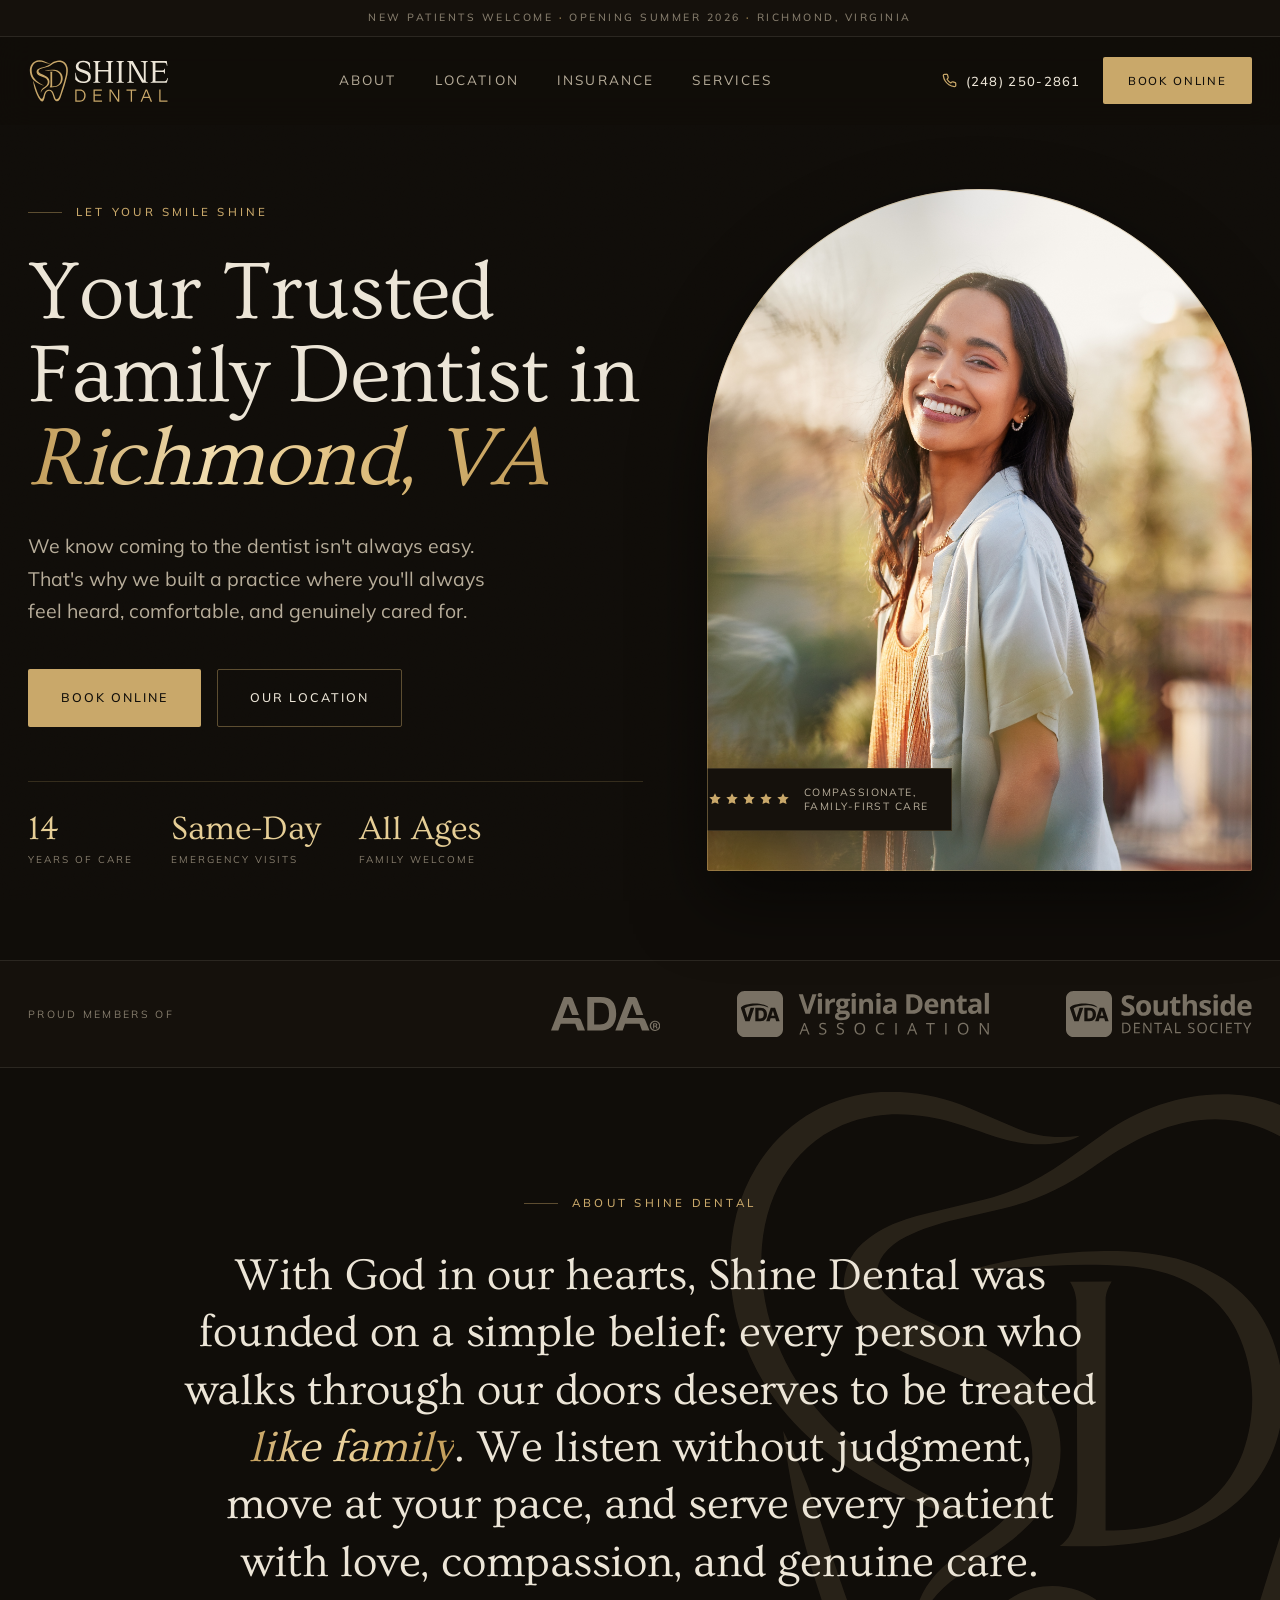
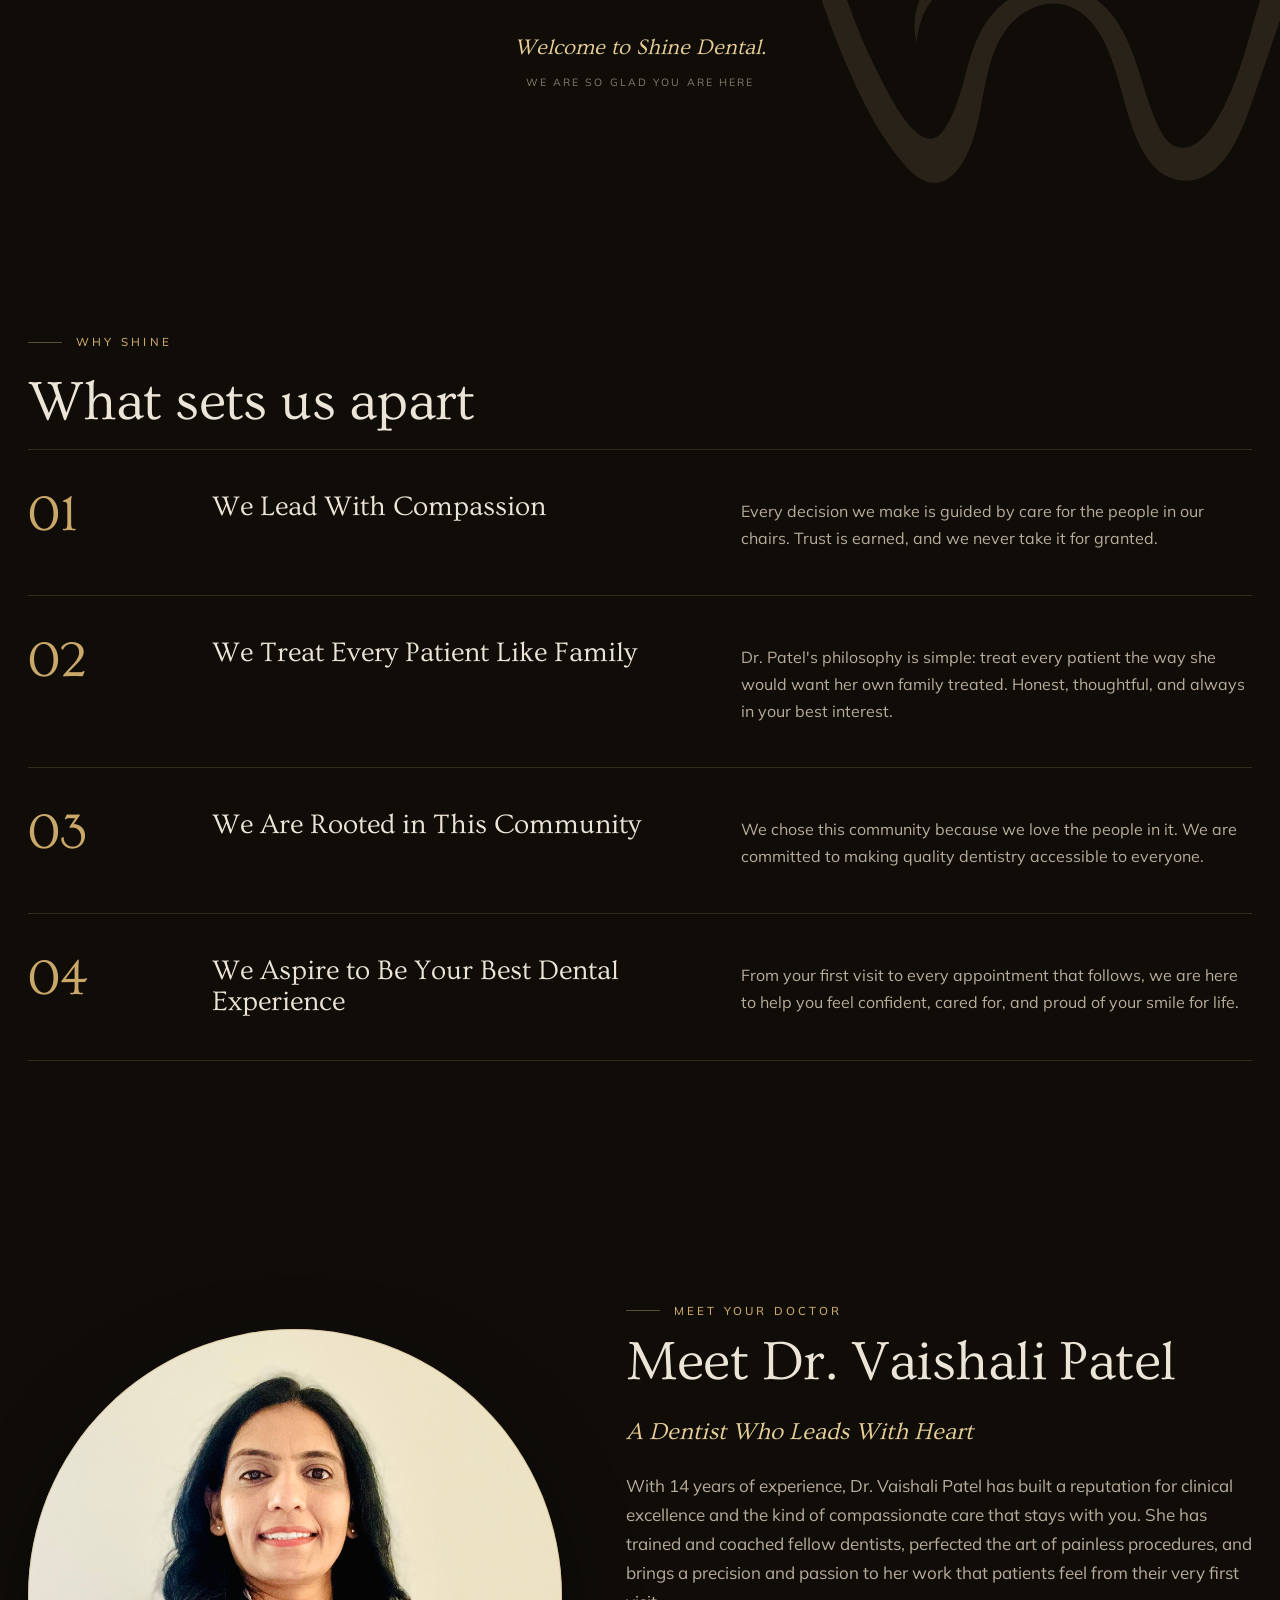
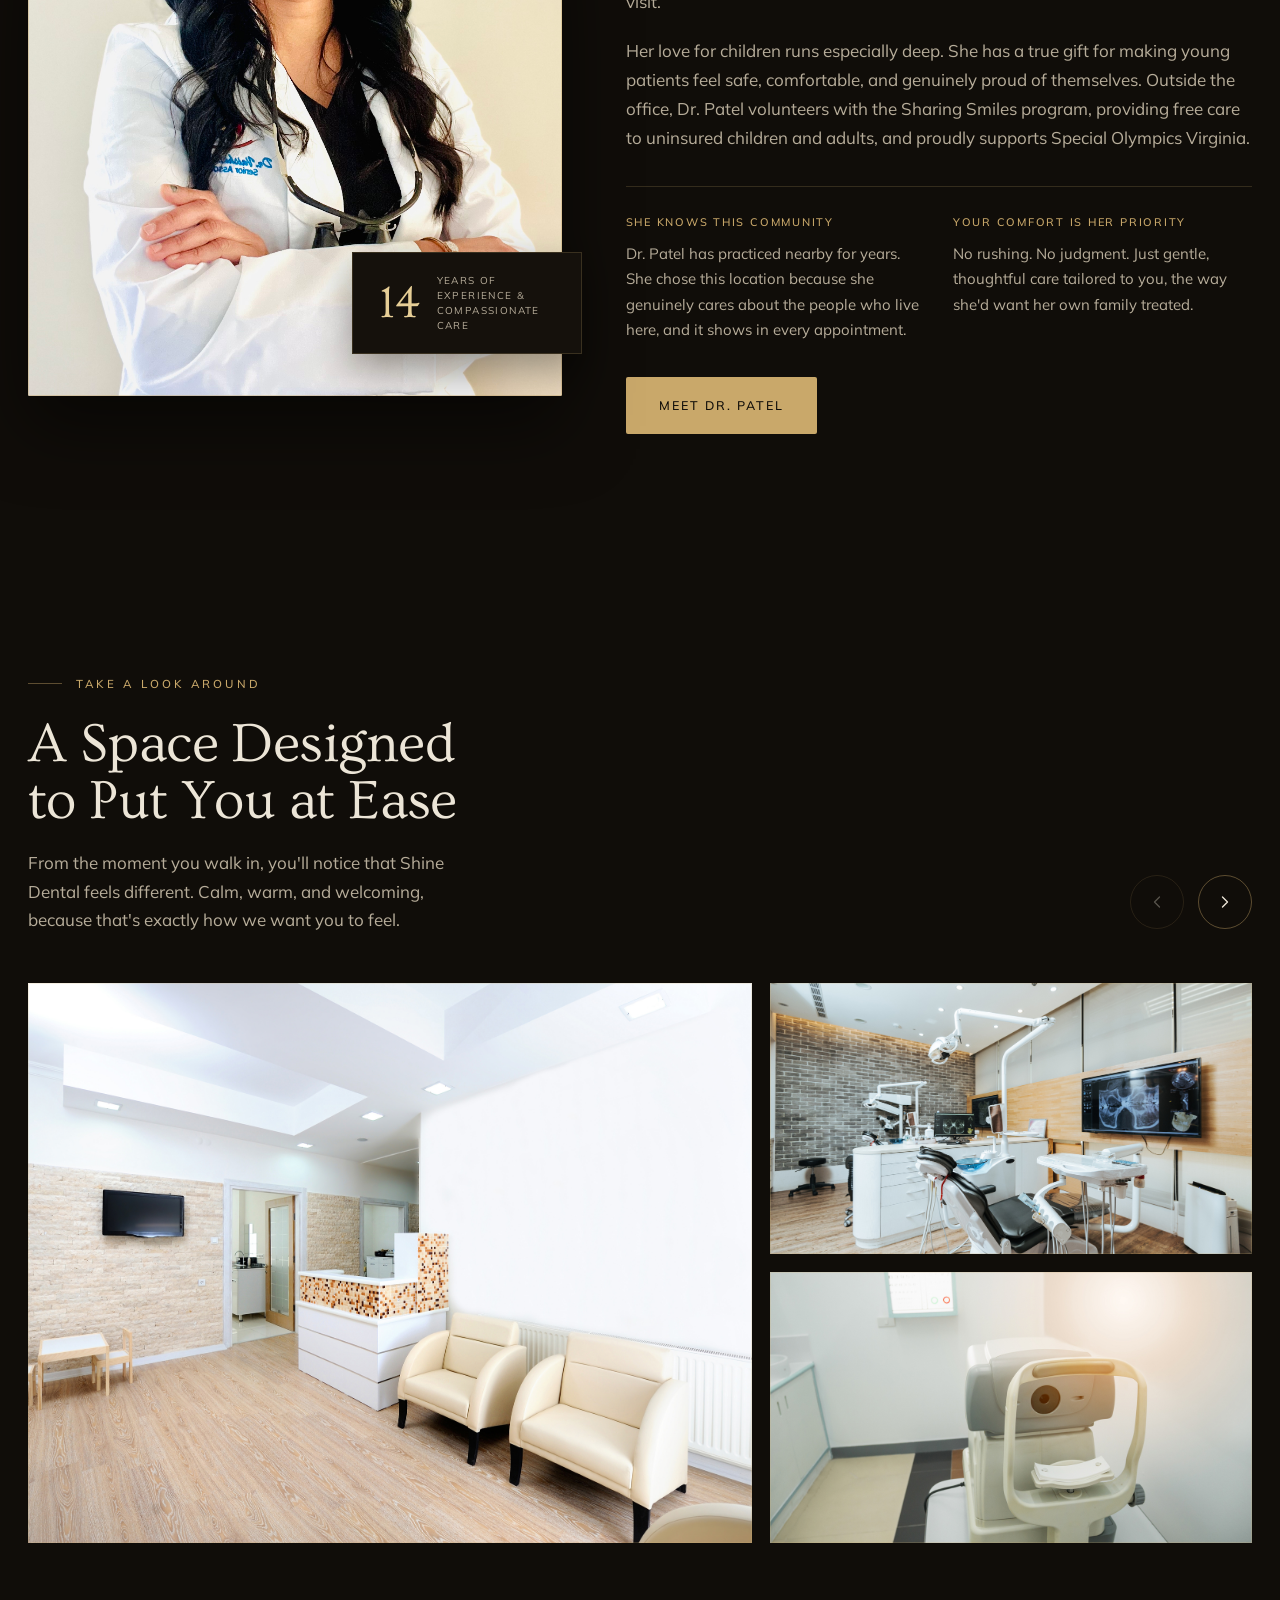
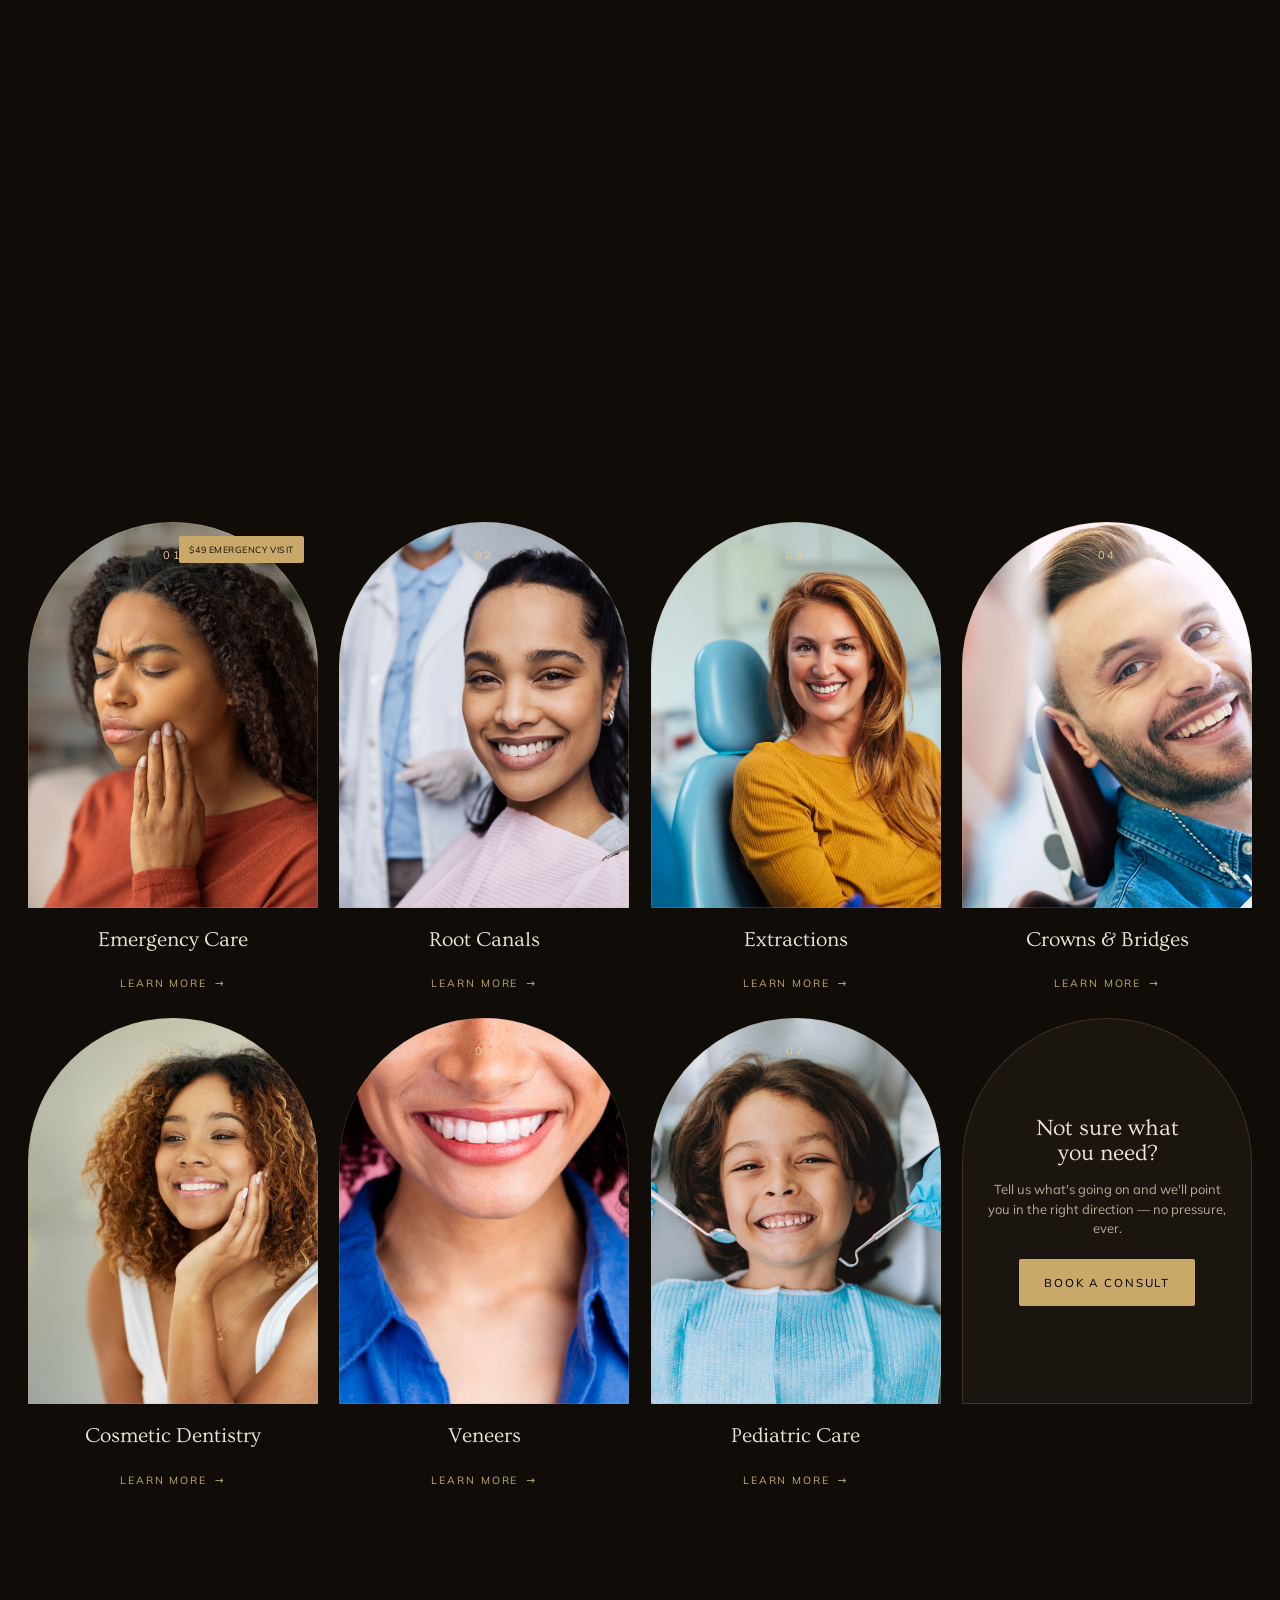
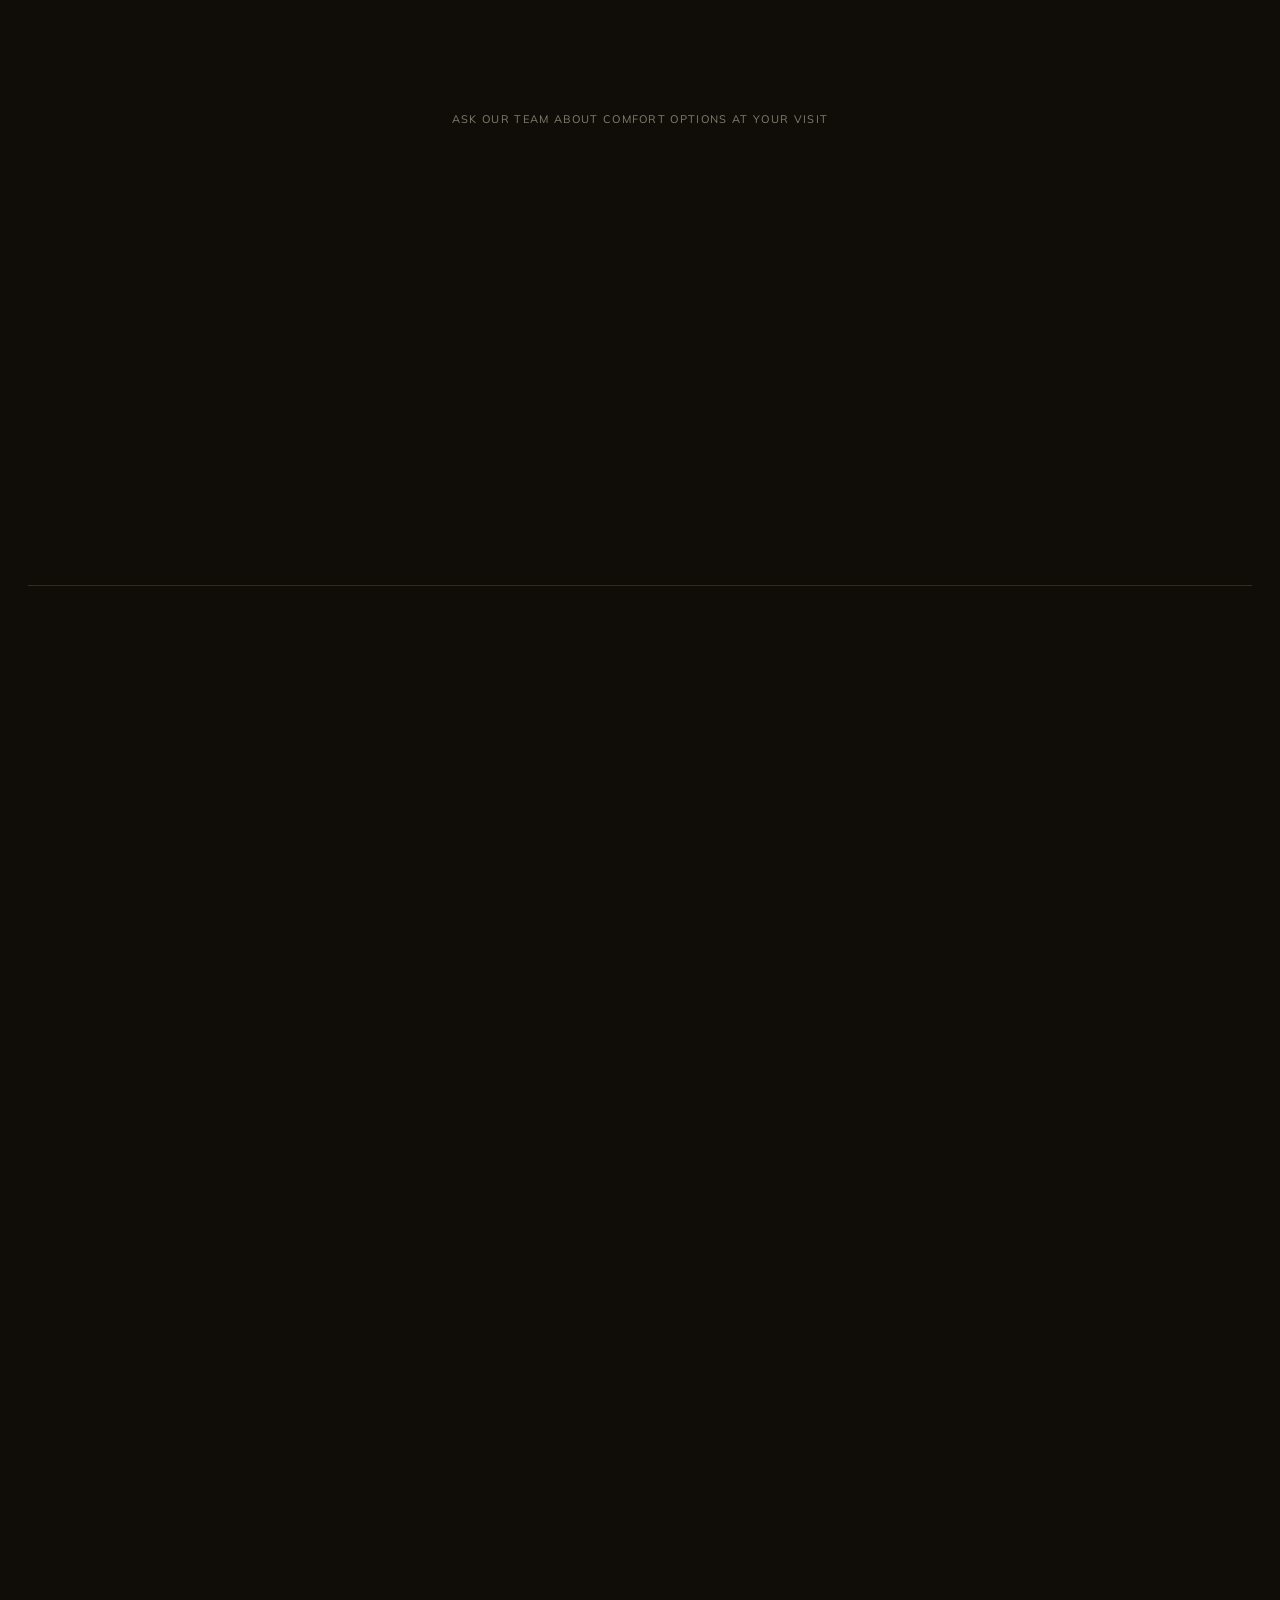
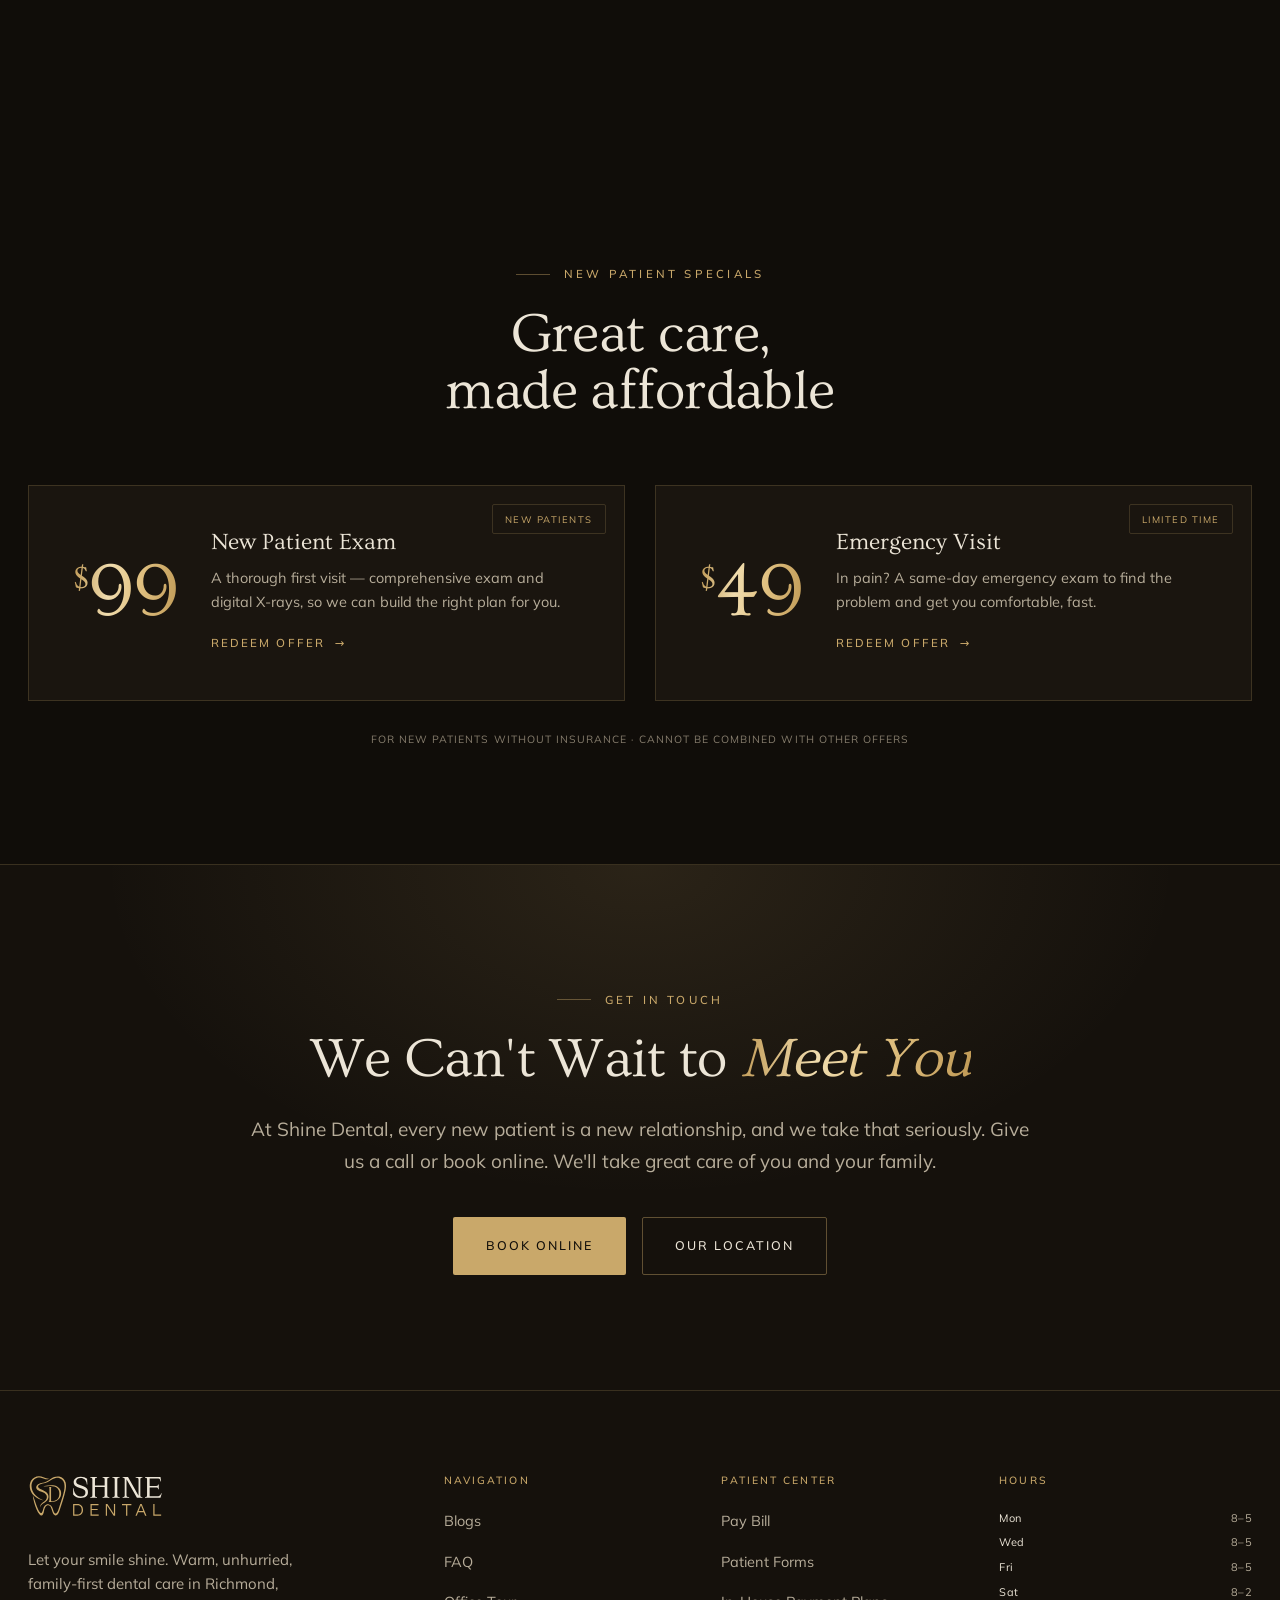
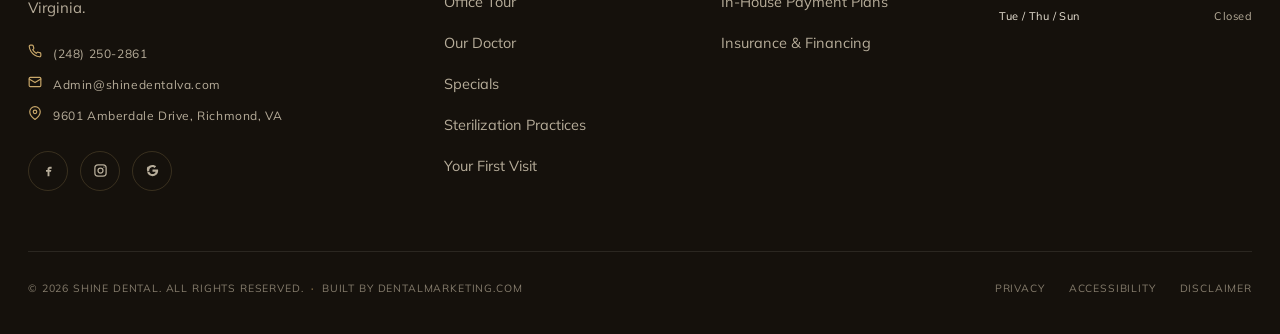
==== index-full.html @ c44e78e4 "Add files via upload" ====
<!DOCTYPE html>
<html lang="en">
<head>
<meta charset="UTF-8" />
<meta name="viewport" content="width=device-width, initial-scale=1.0" />
<title>Shine Dental — Considered Dentistry in Richmond, Virginia</title>
<link rel="preconnect" href="https://fonts.googleapis.com" />
<link rel="preconnect" href="https://fonts.gstatic.com" crossorigin />
<link href="https://fonts.googleapis.com/css2?family=Ovo&family=Mulish:wght@400;500;600;700&display=swap" rel="stylesheet" />
<link rel="stylesheet" href="styles-v3.css" />
</head>
<body data-accent="gold" data-grain="on" data-hero="full">

<div class="grain" aria-hidden="true"></div>

<!-- ============ UTILITY RAIL ============ -->
<div class="util">
  <span class="mono">New Patients Welcome <span class="gd">·</span> Opening Summer 2026 <span class="gd">·</span> Richmond, Virginia</span>
</div>

<!-- ============ NAV ============ -->
<header class="nav" id="nav">
  <div class="nav-inner">
    <a class="brand" href="#top" aria-label="Shine Dental home"><span class="logo-mark"></span></a>
    <nav class="nav-links">
      <a href="#ethos">About</a>
      <a href="#location">Location</a>
      <a href="#insurance">Insurance</a>
      <a href="#services">Services</a>
    </nav>
    <div class="nav-cta">
      <a class="nav-phone" href="tel:+12482502861"><span class="ic" aria-hidden="true"><svg width="15" height="15" viewBox="0 0 24 24" fill="none" stroke="currentColor" stroke-width="2" stroke-linecap="round" stroke-linejoin="round"><path d="M22 16.92v3a2 2 0 0 1-2.18 2 19.79 19.79 0 0 1-8.63-3.07 19.5 19.5 0 0 1-6-6 19.79 19.79 0 0 1-3.07-8.67A2 2 0 0 1 4.11 2h3a2 2 0 0 1 2 1.72c.13.96.36 1.9.7 2.81a2 2 0 0 1-.45 2.11L8.09 9.91a16 16 0 0 0 6 6l1.27-1.27a2 2 0 0 1 2.11-.45c.91.34 1.85.57 2.81.7A2 2 0 0 1 22 16.92z"/></svg></span>(248) 250-2861</a>
      <a class="btn btn-primary btn-sm" href="#book">Book Online</a>
    </div>
  </div>
</header>

<main id="top">
  <!-- ============ HERO ============ -->
  <section class="hero" data-screen-label="Hero">
    <div class="hero-grid">
      <span class="hero-rail">Shine Dental <span class="gd">·</span> Richmond, VA</span>
      <div class="hero-text reveal">
        <span class="eyebrow"><span class="mono">Let Your Smile Shine</span></span>
        <h1 class="display">Your Trusted Family Dentist in <span class="serif-it foil">Richmond, VA</span></h1>
        <p class="hero-body">We know coming to the dentist isn't always easy. That's why we built a practice where you'll always feel heard, comfortable, and genuinely cared for.</p>
        <div class="hero-actions">
          <a class="btn btn-primary" href="#book">Book Online</a>
          <a class="btn btn-ghost" href="#location">Our Location</a>
        </div>
        <div class="hero-meta">
          <div class="hm"><span class="v">14</span><span class="k">Years of Care</span></div>
          <div class="hm"><span class="v">Same-Day</span><span class="k">Emergency Visits</span></div>
          <div class="hm"><span class="v">All Ages</span><span class="k">Family Welcome</span></div>
        </div>
      </div>
      <div class="hero-media reveal">
        <div class="hero-arch arch" style="background-image:url(assets/hero.jpg)">
          <div class="tag">
            <span class="stars" aria-hidden="true"><svg viewBox="0 0 24 24" fill="currentColor"><path d="M12 2l2.9 6.3 6.9.7-5.1 4.6 1.4 6.8L12 17.8 5.9 20.4l1.4-6.8L2.2 9l6.9-.7z"/></svg><svg viewBox="0 0 24 24" fill="currentColor"><path d="M12 2l2.9 6.3 6.9.7-5.1 4.6 1.4 6.8L12 17.8 5.9 20.4l1.4-6.8L2.2 9l6.9-.7z"/></svg><svg viewBox="0 0 24 24" fill="currentColor"><path d="M12 2l2.9 6.3 6.9.7-5.1 4.6 1.4 6.8L12 17.8 5.9 20.4l1.4-6.8L2.2 9l6.9-.7z"/></svg><svg viewBox="0 0 24 24" fill="currentColor"><path d="M12 2l2.9 6.3 6.9.7-5.1 4.6 1.4 6.8L12 17.8 5.9 20.4l1.4-6.8L2.2 9l6.9-.7z"/></svg><svg viewBox="0 0 24 24" fill="currentColor"><path d="M12 2l2.9 6.3 6.9.7-5.1 4.6 1.4 6.8L12 17.8 5.9 20.4l1.4-6.8L2.2 9l6.9-.7z"/></svg></span>
            <span class="tx">Compassionate,<br />family-first care</span>
          </div>
        </div>
      </div>
    </div>
    <!-- FULL-BLEED variant -->
    <div class="hero-full">
      <div class="hero-full-bg" style="background-image:url(assets/hero.jpg)"></div>
      <div class="hero-full-scrim"></div>
      <div class="hero-full-inner">
        <div class="hero-fc">
          <span class="eyebrow"><span class="mono">Let Your Smile Shine</span></span>
          <h1 class="display">Your Trusted Family Dentist in <span class="serif-it foil">Richmond, VA</span></h1>
          <p class="hero-body">We know coming to the dentist isn't always easy. That's why we built a practice where you'll always feel heard, comfortable, and genuinely cared for.</p>
          <div class="hero-actions">
            <a class="btn btn-primary" href="#book">Book Online</a>
            <a class="btn btn-ghost" href="#location">Our Location</a>
          </div>
        </div>
      </div>
    </div>
  </section>
  <!-- ============ SEALS ============ -->
  <div class="seals" data-screen-label="Seals">
    <div class="seals-inner reveal">
      <span class="seal-label">Proud Members Of</span>
      <div class="seals-logos">
        <span class="assoc-logo ada" aria-label="American Dental Association"></span>
        <span class="assoc-logo vda" aria-label="Virginia Dental Association"></span>
        <span class="assoc-logo ssds" aria-label="Southside Dental Society"></span>
      </div>
    </div>
  </div>
  <!-- ============ MANIFESTO ============ -->
  <section class="section manifesto" data-screen-label="Ethos" id="ethos">
    <span class="brand-motif" aria-hidden="true"></span>
    <div class="wrap reveal">
      <span class="eyebrow center"><span class="mono">About Shine Dental</span></span>
      <p class="quote">With God in our hearts, Shine Dental was founded on a simple belief: every person who walks through our doors deserves to be treated <span class="foil">like family</span>. We listen without judgment, move at your pace, and serve every patient with love, compassion, and genuine care.</p>
      <div class="sig">
        <span class="nm">Welcome to Shine Dental.</span>
        <span class="ro">We are so glad you are here</span>
      </div>
    </div>
  </section>
  <!-- ============ INDEX — what sets us apart ============ -->
  <section class="section" data-screen-label="What Sets Us Apart">
    <div class="wrap">
      <div class="index-head reveal">
        <div class="section-head">
          <span class="eyebrow"><span class="mono">Why Shine</span></span>
          <h2 class="h2" style="margin-top:22px;">What sets us apart</h2>
        </div>
      </div>
      <div class="index-list">
        <div class="index-row reveal">
          <span class="index-num">01</span>
          <span class="index-title">We Lead With Compassion</span>
          <span class="index-text">Every decision we make is guided by care for the people in our chairs. Trust is earned, and we never take it for granted.</span>
        </div>
        <div class="index-row reveal">
          <span class="index-num">02</span>
          <span class="index-title">We Treat Every Patient Like Family</span>
          <span class="index-text">Dr. Patel's philosophy is simple: treat every patient the way she would want her own family treated. Honest, thoughtful, and always in your best interest.</span>
        </div>
        <div class="index-row reveal">
          <span class="index-num">03</span>
          <span class="index-title">We Are Rooted in This Community</span>
          <span class="index-text">We chose this community because we love the people in it. We are committed to making quality dentistry accessible to everyone.</span>
        </div>
        <div class="index-row reveal">
          <span class="index-num">04</span>
          <span class="index-title">We Aspire to Be Your Best Dental Experience</span>
          <span class="index-text">From your first visit to every appointment that follows, we are here to help you feel confident, cared for, and proud of your smile for life.</span>
        </div>
      </div>
    </div>
  </section>
  <!-- ============ MEET DR. PATEL ============ -->
  <section class="section" id="doctor" data-screen-label="Meet Dr. Patel">
    <div class="wrap">
      <div class="split">
        <div class="s-media portrait reveal">
          <div class="portrait-arch arch">
            <img src="assets/dr-patel-coat.jpeg" alt="Dr. Vaishali Patel, DDS" />
          </div>
          <div class="badge">
            <span class="num">14</span>
            <span class="lbl">Years of experience &amp; compassionate care</span>
          </div>
        </div>
        <div class="s-text reveal">
          <span class="eyebrow"><span class="mono">Meet Your Doctor</span></span>
          <h2 class="h2">Meet Dr. Vaishali Patel</h2>
          <p class="doc-tag">A Dentist Who Leads With Heart</p>
          <p class="body" style="margin-top:20px;">With 14 years of experience, Dr. Vaishali Patel has built a reputation for clinical excellence and the kind of compassionate care that stays with you. She has trained and coached fellow dentists, perfected the art of painless procedures, and brings a precision and passion to her work that patients feel from their very first visit.</p>
          <p class="body">Her love for children runs especially deep. She has a true gift for making young patients feel safe, comfortable, and genuinely proud of themselves. Outside the office, Dr. Patel volunteers with the Sharing Smiles program, providing free care to uninsured children and adults, and proudly supports Special Olympics Virginia.</p>
          <div class="doc-subgrid">
            <div><h4>She Knows This Community</h4><p class="body">Dr. Patel has practiced nearby for years. She chose this location because she genuinely cares about the people who live here, and it shows in every appointment.</p></div>
            <div><h4>Your Comfort Is Her Priority</h4><p class="body">No rushing. No judgment. Just gentle, thoughtful care tailored to you, the way she'd want her own family treated.</p></div>
          </div>
          <div class="doc-cta"><a class="btn btn-primary" href="#book">Meet Dr. Patel</a></div>
        </div>
      </div>
    </div>
  </section>
  <!-- ============ TOUR ============ -->
  <section class="section" data-screen-label="Office Tour">
    <div class="wrap">
      <div class="tour-head reveal">
        <div class="section-head">
          <span class="eyebrow"><span class="mono">Take a Look Around</span></span>
          <h2 class="h2" style="margin-top:22px;">A Space Designed<br />to Put You at Ease</h2>
          <p class="body" style="margin-top:18px;max-width:420px;">From the moment you walk in, you'll notice that Shine Dental feels different. Calm, warm, and welcoming, because that's exactly how we want you to feel.</p>
        </div>
        <div class="gallery-nav" aria-label="Gallery navigation">
          <button class="gnav prev" aria-label="Previous images" disabled><svg width="20" height="20" viewBox="0 0 24 24" fill="none" stroke="currentColor" stroke-width="1.6" stroke-linecap="round" stroke-linejoin="round"><path d="M15 18l-6-6 6-6"/></svg></button>
          <button class="gnav next" aria-label="More images"><svg width="20" height="20" viewBox="0 0 24 24" fill="none" stroke="currentColor" stroke-width="1.6" stroke-linecap="round" stroke-linejoin="round"><path d="M9 18l6-6-6-6"/></svg></button>
        </div>
      </div>
      <div class="tour-gallery reveal">
        <div class="tour-img g1" style="background-image:url(assets/tour-reception.jpg)" role="img" aria-label="Reception and waiting area"></div>
        <div class="tour-img" style="background-image:url(assets/tour-treatment.jpg)" role="img" aria-label="Treatment room"></div>
        <div class="tour-img" style="background-image:url(assets/tour-detail.jpg)" role="img" aria-label="Welcoming detail"></div>
      </div>
    </div>
  </section>
  <!-- ============ SERVICES ============ -->
  <section class="section" id="services" data-screen-label="Services">
    <div class="wrap">
      <div class="section-head center reveal">
        <span class="eyebrow center"><span class="mono">Our Services</span></span>
        <h2 class="h2">Care That Covers<br />Everything You Need</h2>
        <p class="lead">Whether it's an emergency, a routine visit, or something you've been putting off, Shine Dental makes it easy to get the care you need. Book online in minutes.</p>
      </div>
      <div class="svc-grid">
        <article class="svc reveal">
          <span class="svc-badge">$49 Emergency Visit</span>
          <div class="svc-img"><div class="svc-bg" style="background-image:url(assets/svc-emergency.jpg)"></div><span class="svc-num">01</span></div>
          <div class="svc-cap"><h3 class="h3">Emergency Care</h3><p class="desc">When you're in pain, waiting isn't an option. We offer same-day appointments, so you get the relief you need, fast.</p><span class="more">Learn More <span class="arw">→</span></span></div>
        </article>
        <article class="svc reveal">
          <div class="svc-img"><div class="svc-bg" style="background-image:url(assets/svc-rootcanals.jpg)"></div><span class="svc-num">02</span></div>
          <div class="svc-cap"><h3 class="h3">Root Canals</h3><p class="desc">Dr. Patel is a root canal specialist, and she's on a mission to change everything you think you know about the procedure. Same-day treatment available.</p><span class="more">Learn More <span class="arw">→</span></span></div>
        </article>
        <article class="svc reveal">
          <div class="svc-img"><div class="svc-bg" style="background-image:url(assets/svc-extractions.jpg)"></div><span class="svc-num">03</span></div>
          <div class="svc-cap"><h3 class="h3">Extractions</h3><p class="desc">Compassionate, gentle tooth removal when it's the right call. Dr. Patel will walk you through every step so you always know what to expect.</p><span class="more">Learn More <span class="arw">→</span></span></div>
        </article>
        <article class="svc reveal">
          <div class="svc-img"><div class="svc-bg" style="background-image:url(assets/svc-crowns.jpg)"></div><span class="svc-num">04</span></div>
          <div class="svc-cap"><h3 class="h3">Crowns &amp; Bridges</h3><p class="desc">Restore the strength and appearance of your smile with porcelain and traditional crown and bridge solutions built to last.</p><span class="more">Learn More <span class="arw">→</span></span></div>
        </article>
        <article class="svc reveal">
          <div class="svc-img"><div class="svc-bg" style="background-image:url(assets/svc-cosmetic.jpg)"></div><span class="svc-num">05</span></div>
          <div class="svc-cap"><h3 class="h3">Cosmetic Dentistry</h3><p class="desc">A smile you love can change the way you see yourself. Dr. Patel offers a range of cosmetic treatments designed to enhance your smile naturally and beautifully.</p><span class="more">Learn More <span class="arw">→</span></span></div>
        </article>
        <article class="svc reveal">
          <div class="svc-img"><div class="svc-bg" style="background-image:url(assets/svc-veneers.jpg)"></div><span class="svc-num">06</span></div>
          <div class="svc-cap"><h3 class="h3">Veneers</h3><p class="desc">Our veneers are crafted to look and feel completely natural, because a smile you're proud of changes everything.</p><span class="more">Learn More <span class="arw">→</span></span></div>
        </article>
        <article class="svc reveal">
          <div class="svc-img"><div class="svc-bg" style="background-image:url(assets/svc-pediatric.jpg)"></div><span class="svc-num">07</span></div>
          <div class="svc-cap"><h3 class="h3">Pediatric Care</h3><p class="desc">Dr. Patel has a true gift with children. She takes her time, follows their lead, and works hard to make sure every kid leaves feeling brave and proud.</p><span class="more">Learn More <span class="arw">→</span></span></div>
        </article>
        <article class="svc consult reveal">
          <div class="svc-consult">
            <h3 class="h3">Not sure what<br />you need?</h3>
            <p>Tell us what's going on and we'll point you in the right direction — no pressure, ever.</p>
            <a class="btn btn-primary btn-sm" href="#book">Book a Consult</a>
          </div>
        </article>
      </div>
    </div>
  </section>
  <!-- ============ LOCATION ============ -->
  <section class="section" id="location" data-screen-label="Location">
    <div class="wrap">
      <div class="loc-grid">
        <div class="loc-text reveal">
          <span class="eyebrow"><span class="mono">Visit Us</span></span>
          <h2 class="h2" style="margin-top:22px;">Serving Families<br />in Richmond, VA</h2>
          <p class="body">Shine Dental is located at 9601 Amberdale Drive, near Rockwood Park at the junction of Hull Street and Courthouse Road. We chose this location because this is our community too, and we're honored to serve it.</p>
          <div class="hours" id="hours">
            <div class="hours-row" data-day="1"><span class="day">Monday</span><span class="hrs">8:00 AM – 5:00 PM</span></div>
            <div class="hours-row closed" data-day="2"><span class="day">Tuesday</span><span class="hrs">Closed</span></div>
            <div class="hours-row" data-day="3"><span class="day">Wednesday</span><span class="hrs">8:00 AM – 5:00 PM</span></div>
            <div class="hours-row closed" data-day="4"><span class="day">Thursday</span><span class="hrs">Closed</span></div>
            <div class="hours-row" data-day="5"><span class="day">Friday</span><span class="hrs">8:00 AM – 5:00 PM</span></div>
            <div class="hours-row" data-day="6"><span class="day">Saturday</span><span class="hrs">8:00 AM – 2:00 PM</span></div>
            <div class="hours-row closed" data-day="0"><span class="day">Sunday</span><span class="hrs">Closed</span></div>
          </div>
          <div class="loc-note">
            <span class="ic" aria-hidden="true"><svg width="18" height="18" viewBox="0 0 24 24" fill="none" stroke="currentColor" stroke-width="1.8" stroke-linecap="round" stroke-linejoin="round"><path d="M21 10c0 7-9 13-9 13s-9-6-9-13a9 9 0 0 1 18 0z"/><circle cx="12" cy="10" r="3"/></svg></span>
            <span>Free parking on site. Easy to find, even easier to walk into.</span>
          </div>
          <div class="loc-actions"><a class="btn btn-ghost" href="https://maps.google.com/?q=9601+Amberdale+Dr+Richmond+VA+23236" target="_blank" rel="noopener">Get Directions</a></div>
        </div>
        <div class="loc-map reveal">
          <iframe title="Map of Shine Dental, 9601 Amberdale Drive, Richmond, VA 23236" src="https://www.google.com/maps?q=9601+Amberdale+Drive,+Richmond,+VA+23236&output=embed" loading="lazy" referrerpolicy="no-referrer-when-downgrade" allowfullscreen></iframe>
        </div>
      </div>
    </div>
  </section>
  <!-- ============ EXPERIENCE ============ -->
  <section class="section" id="experience" data-screen-label="The Experience">
    <div class="wrap">
      <div class="section-head center reveal">
        <span class="eyebrow center"><span class="mono">The Shine Experience</span></span>
        <h2 class="h2">Comfort, thoughtfully<br />built in</h2>
        <p class="lead">We've reimagined what a dental visit can feel like. Settle in, and let us take care of the details.</p>
      </div>
      <div class="xp-grid reveal">
        <div class="xp-item">
          <div class="xp-ic"><svg width="34" height="34" viewBox="0 0 24 24" fill="none" stroke="currentColor" stroke-width="1.3" stroke-linecap="round" stroke-linejoin="round"><path d="M4 16V7a3 3 0 0 1 3-3h10a3 3 0 0 1 3 3v9"/><path d="M2 16h20v3a1 1 0 0 1-1 1H3a1 1 0 0 1-1-1z"/></svg></div>
          <h4>Cozy Blankets</h4><p>Warm up &amp; relax</p>
        </div>
        <div class="xp-item">
          <div class="xp-ic"><svg width="34" height="34" viewBox="0 0 24 24" fill="none" stroke="currentColor" stroke-width="1.3" stroke-linecap="round" stroke-linejoin="round"><path d="M3 14v-2a9 9 0 0 1 18 0v2"/><rect x="2" y="14" width="4" height="7" rx="1.5"/><rect x="18" y="14" width="4" height="7" rx="1.5"/></svg></div>
          <h4>Headphones</h4><p>Tune out, ease in</p>
        </div>
        <div class="xp-item">
          <div class="xp-ic"><svg width="34" height="34" viewBox="0 0 24 24" fill="none" stroke="currentColor" stroke-width="1.3" stroke-linecap="round" stroke-linejoin="round"><rect x="2" y="3" width="20" height="14" rx="2"/><path d="M8 21h8M12 17v4"/></svg></div>
          <h4>Overhead TV</h4><p>Your favorite show</p>
        </div>
        <div class="xp-item">
          <div class="xp-ic"><svg width="34" height="34" viewBox="0 0 24 24" fill="none" stroke="currentColor" stroke-width="1.3" stroke-linecap="round" stroke-linejoin="round"><path d="M18 8h1a3 3 0 0 1 0 6h-1"/><path d="M2 8h16v5a4 4 0 0 1-4 4H6a4 4 0 0 1-4-4z"/><path d="M6 1v3M10 1v3M14 1v3"/></svg></div>
          <h4>Beverage Bar</h4><p>Coffee &amp; refreshments</p>
        </div>
      </div>
      <p class="xp-note">Ask our team about comfort options at your visit</p>
    </div>
  </section>
  <!-- ============ PRACTICE HIGHLIGHTS ============ -->
  <section class="section" data-screen-label="Practice Highlights">
    <div class="wrap">
      <div class="section-head center reveal">
        <span class="eyebrow center"><span class="mono">Practice Highlights</span></span>
        <h2 class="h2">You Deserve to Feel<br />Good About Your Smile</h2>
      </div>
      <div class="hl-grid">
        <div class="hl-item reveal">
          <div class="hl-ic"><svg width="34" height="34" viewBox="0 0 24 24" fill="none" stroke="currentColor" stroke-width="1.3" stroke-linecap="round" stroke-linejoin="round"><circle cx="12" cy="12" r="9"/><path d="M12 7v5l3.5 2"/></svg></div>
          <h3 class="h3">Same-Day Emergency Care</h3>
          <p>Pain doesn't keep business hours. When something goes wrong, call us and we'll find a way to get you in and get you comfortable.</p>
        </div>
        <div class="hl-item reveal">
          <div class="hl-ic"><svg width="34" height="34" viewBox="0 0 24 24" fill="none" stroke="currentColor" stroke-width="1.3" stroke-linecap="round" stroke-linejoin="round"><path d="M12 22s8-4 8-10V5l-8-3-8 3v7c0 6 8 10 8 10z"/><path d="m9 12 2 2 4-4"/></svg></div>
          <h3 class="h3">Insurance Accepted</h3>
          <p>We accept almost all insurance, including Virginia Medicaid and Medicare, because everyone deserves access to great dental care.</p>
        </div>
        <div class="hl-item reveal">
          <div class="hl-ic"><svg width="34" height="34" viewBox="0 0 24 24" fill="none" stroke="currentColor" stroke-width="1.3" stroke-linecap="round" stroke-linejoin="round"><path d="M9 4.5C7.5 3 5 3 4 5c-1.2 2.4 0 5 2 7l6 6 6-6c2-2 3.2-4.6 2-7-1-2-3.5-2-5-.5"/><path d="M12 6c-1-1.5-2.5-1.5-3 0"/></svg></div>
          <h3 class="h3">Full-Service Dentistry</h3>
          <p>Whether your little one needs their first cleaning or you're ready for a crown or veneer, your whole family has a home here.</p>
        </div>
        <div class="hl-item reveal">
          <div class="hl-ic"><svg width="34" height="34" viewBox="0 0 24 24" fill="none" stroke="currentColor" stroke-width="1.3" stroke-linecap="round" stroke-linejoin="round"><path d="M21 15a2 2 0 0 1-2 2H7l-4 4V5a2 2 0 0 1 2-2h14a2 2 0 0 1 2 2z"/><path d="m9 10 2 2 4-4"/></svg></div>
          <h3 class="h3">No Judgment. Ever.</h3>
          <p>It doesn't matter how long it's been. You'll walk through our doors and feel welcomed, respected, and genuinely cared for every single time.</p>
        </div>
      </div>
    </div>
  </section>
  <!-- ============ INSURANCE ============ -->
  <section class="section" id="insurance" data-screen-label="Insurance">
    <div class="wrap">
      <div class="split rev">
        <div class="s-media reveal">
          <div class="ins-arch">
            <img src="assets/insurance.jpg" alt="Welcoming front-desk moment at Shine Dental" />
          </div>
        </div>
        <div class="s-text reveal">
          <span class="eyebrow"><span class="mono">Insurance &amp; Financing</span></span>
          <h2 class="h2">Your insurance is<br />welcome here</h2>
          <p class="body">Shine Dental accepts almost all insurance plans, including Virginia Medicaid and Medicare. We also offer in-house payment plans and financing options, so cost is never a reason to put off the care you need.</p>
          <div class="ins-list">
            <span class="chip">Virginia Medicaid</span>
            <span class="chip">Medicare</span>
            <span class="chip">Most PPO Plans</span>
            <span class="chip">Payment Plans</span>
            <span class="chip">Financing</span>
          </div>
          <div class="ins-actions">
            <a class="btn btn-primary" href="#book">Book Online</a>
            <span class="or">or call <a href="tel:+12482502861">(248) 250-2861</a></span>
          </div>
        </div>
      </div>
    </div>
  </section>
  <!-- ============ OFFERS ============ -->
  <section class="section" id="offers" data-screen-label="Special Offers">
    <div class="wrap">
      <div class="section-head center reveal">
        <span class="eyebrow center"><span class="mono">New Patient Specials</span></span>
        <h2 class="h2">Great care,<br />made affordable</h2>
      </div>
      <div class="offers-grid">
        <div class="offer reveal">
          <span class="ribbon">New Patients</span>
          <div class="offer-price foil"><span class="cur">$</span>99</div>
          <div>
            <h3 class="h3">New Patient Exam</h3>
            <p>A thorough first visit — comprehensive exam and digital X-rays, so we can build the right plan for you.</p>
            <a class="link-cta" href="#book">Redeem Offer <span class="arw">→</span></a>
          </div>
        </div>
        <div class="offer reveal">
          <span class="ribbon">Limited Time</span>
          <div class="offer-price foil"><span class="cur">$</span>49</div>
          <div>
            <h3 class="h3">Emergency Visit</h3>
            <p>In pain? A same-day emergency exam to find the problem and get you comfortable, fast.</p>
            <a class="link-cta" href="#book">Redeem Offer <span class="arw">→</span></a>
          </div>
        </div>
      </div>
      <p class="offers-note">For new patients without insurance · Cannot be combined with other offers</p>
    </div>
  </section>
  <!-- ============ BOOK CTA ============ -->
  <section class="section book" id="book" data-screen-label="Book">
    <div class="wrap reveal">
      <span class="eyebrow center"><span class="mono">Get In Touch</span></span>
      <h2 class="h2">We Can't Wait to <span class="foil">Meet You</span></h2>
      <p>At Shine Dental, every new patient is a new relationship, and we take that seriously. Give us a call or book online. We'll take great care of you and your family.</p>
      <div class="hero-actions">
        <a class="btn btn-primary" href="tel:+12482502861">Book Online</a>
        <a class="btn btn-ghost" href="#location">Our Location</a>
      </div>
    </div>
  </section>

</main>

<!-- ============ FOOTER ============ -->
<footer class="footer" data-screen-label="Footer">
  <div class="footer-top">
    <div class="footer-brand">
      <span class="logo-mark"></span>
      <p>Let your smile shine. Warm, unhurried, family-first dental care in Richmond, Virginia.</p>
      <div class="footer-contact">
        <a href="tel:+12482502861"><span class="ic" aria-hidden="true"><svg width="14" height="14" viewBox="0 0 24 24" fill="none" stroke="currentColor" stroke-width="2" stroke-linecap="round" stroke-linejoin="round"><path d="M22 16.92v3a2 2 0 0 1-2.18 2 19.79 19.79 0 0 1-8.63-3.07 19.5 19.5 0 0 1-6-6 19.79 19.79 0 0 1-3.07-8.67A2 2 0 0 1 4.11 2h3a2 2 0 0 1 2 1.72c.13.96.36 1.9.7 2.81a2 2 0 0 1-.45 2.11L8.09 9.91a16 16 0 0 0 6 6l1.27-1.27a2 2 0 0 1 2.11-.45c.91.34 1.85.57 2.81.7A2 2 0 0 1 22 16.92z"/></svg></span>(248) 250-2861</a>
        <a href="mailto:Admin@shinedentalva.com"><span class="ic" aria-hidden="true"><svg width="14" height="14" viewBox="0 0 24 24" fill="none" stroke="currentColor" stroke-width="2" stroke-linecap="round" stroke-linejoin="round"><rect x="2" y="4" width="20" height="16" rx="2"/><path d="m22 7-10 6L2 7"/></svg></span>Admin@shinedentalva.com</a>
        <a href="https://maps.google.com/?q=9601+Amberdale+Dr+Richmond+VA+23236" target="_blank" rel="noopener"><span class="ic" aria-hidden="true"><svg width="14" height="14" viewBox="0 0 24 24" fill="none" stroke="currentColor" stroke-width="2" stroke-linecap="round" stroke-linejoin="round"><path d="M21 10c0 7-9 13-9 13s-9-6-9-13a9 9 0 0 1 18 0z"/><circle cx="12" cy="10" r="3"/></svg></span>9601 Amberdale Drive, Richmond, VA</a>
      </div>
      <div class="footer-social">
        <a href="#" aria-label="Facebook"><svg width="15" height="15" viewBox="0 0 24 24" fill="currentColor"><path d="M14 9h3V6h-3c-2 0-3.5 1.5-3.5 3.5V11H8v3h2.5v7h3v-7H16l.5-3h-3V9.5c0-.3.2-.5.5-.5z"/></svg></a>
        <a href="#" aria-label="Instagram"><svg width="15" height="15" viewBox="0 0 24 24" fill="none" stroke="currentColor" stroke-width="2"><rect x="3" y="3" width="18" height="18" rx="5"/><circle cx="12" cy="12" r="4"/><circle cx="17.5" cy="6.5" r="1" fill="currentColor" stroke="none"/></svg></a>
        <a href="#" aria-label="Google"><svg width="15" height="15" viewBox="0 0 24 24" fill="currentColor"><path d="M21 12.2c0-.6-.1-1.2-.2-1.7H12v3.4h5c-.2 1.1-.9 2-1.9 2.7v2.2h3C19.8 17.1 21 14.9 21 12.2z"/><path d="M12 21c2.4 0 4.5-.8 6-2.2l-3-2.2c-.8.6-1.9.9-3 .9-2.3 0-4.3-1.5-5-3.7H3.9v2.3C5.4 19 8.5 21 12 21z"/><path d="M7 11.8c-.2-.6-.3-1.2-.3-1.8s.1-1.2.3-1.8V5.9H3.9C3.3 7.1 3 8.5 3 10s.3 2.9.9 4.1z"/><path d="M12 6.5c1.3 0 2.4.4 3.3 1.3l2.5-2.5C16.5 3.9 14.4 3 12 3 8.5 3 5.4 5 3.9 7.9L7 10.2c.7-2.2 2.7-3.7 5-3.7z"/></svg></a>
      </div>
    </div>
    <div class="footer-col">
      <h4>Navigation</h4>
      <ul>
        <li><a href="#">Blogs</a></li>
        <li><a href="#">FAQ</a></li>
        <li><a href="#">Office Tour</a></li>
        <li><a href="#doctor">Our Doctor</a></li>
        <li><a href="#offers">Specials</a></li>
        <li><a href="#">Sterilization Practices</a></li>
        <li><a href="#">Your First Visit</a></li>
      </ul>
    </div>
    <div class="footer-col">
      <h4>Patient Center</h4>
      <ul>
        <li><a href="#">Pay Bill</a></li>
        <li><a href="#">Patient Forms</a></li>
        <li><a href="#insurance">In-House Payment Plans</a></li>
        <li><a href="#insurance">Insurance &amp; Financing</a></li>
      </ul>
    </div>
    <div class="footer-col footer-hours">
      <h4>Hours</h4>
      <div class="hr"><span>Mon</span><span>8–5</span></div>
      <div class="hr"><span>Wed</span><span>8–5</span></div>
      <div class="hr"><span>Fri</span><span>8–5</span></div>
      <div class="hr"><span>Sat</span><span>8–2</span></div>
      <div class="hr"><span>Tue / Thu / Sun</span><span>Closed</span></div>
    </div>
  </div>
  <div class="footer-bottom">
    <span>© 2026 Shine Dental. All Rights Reserved. <span class="sepd">·</span> Built by DentalMarketing.com</span>
    <div class="fb-links">
      <a href="#">Privacy</a>
      <a href="#">Accessibility</a>
      <a href="#">Disclaimer</a>
    </div>
  </div>
</footer>

<script>window.__SHINE_FORCE_HERO='full';</script>
<script src="assoc-logos.js"></script>
<script src="app-v3.js"></script>
</body>
</html>
---- styles-v3.css ----
/* ============================================================
   SHINE DENTAL — v3 "Noir & Brass"
   Luxury-hospitality dental. Warm near-black + champagne gold foil.
   Type: Bodoni Moda (Didone display) · Spline Sans Mono (labels)
         · Hanken Grotesk (body)
   Brand shades (from brand guide) flipped onto a dark canvas.
   ============================================================ */

:root{
  --noir:#100D09;          /* warm near-black base */
  --noir-2:#15110C;
  --panel:#1A150F;         /* elevated surface */
  --panel-2:#211B13;
  --panel-3:#282117;
  --gold:#C9A86A;          /* champagne brass */
  --gold-bright:#E6CE96;
  --gold-deep:#9C7C42;
  --gold-foil-a:#F0DCAE;
  --gold-foil-b:#C09A56;
  --gold-foil-c:#E3C485;
  --cream:#ECE5D7;         /* primary text on dark */
  --cream-dim:#B7AD9A;     /* secondary */
  --muted:#857C6C;         /* tertiary / mono labels */
  --line:rgba(201,168,106,.20);     /* gold hairline */
  --line-soft:rgba(236,229,215,.10);
  --line-strong:rgba(201,168,106,.42);

  --shadow-md:0 30px 70px rgba(0,0,0,.5);
  --shadow-sm:0 16px 40px rgba(0,0,0,.4);

  --maxw:1280px;
  --pad:max(28px, calc((100vw - var(--maxw)) / 2));
  --gut:clamp(28px,5vw,72px);

  --font-display:"Ovo", Georgia, serif;
  --font-mono:"Mulish", system-ui, -apple-system, sans-serif;
  --font-sans:"Mulish", system-ui, -apple-system, sans-serif;

  --ease:cubic-bezier(.16,1,.3,1);
}

/* accent tweak hooks (same shade family, shifted hue) */
[data-accent="rose"]{ --gold:#C99A8A; --gold-bright:#E6C0B2; --gold-deep:#9C6657; --gold-foil-a:#F0CcBE; --gold-foil-b:#C08A78; --gold-foil-c:#E0AE9C; --line:rgba(201,154,138,.22); --line-strong:rgba(201,154,138,.44); }
[data-accent="jade"]{ --gold:#8FB39C; --gold-bright:#BFD8C8; --gold-deep:#5E7E6B; --gold-foil-a:#CFE6D8; --gold-foil-b:#7DA38C; --gold-foil-c:#A9CBB8; --line:rgba(143,179,156,.22); --line-strong:rgba(143,179,156,.44); }

*{ box-sizing:border-box; margin:0; padding:0; }
html{ scroll-behavior:smooth; scroll-padding-top:104px; }
body{
  font-family:var(--font-sans);
  color:var(--cream);
  background:var(--noir);
  font-size:17px; line-height:1.7; font-weight:400;
  -webkit-font-smoothing:antialiased; text-rendering:optimizeLegibility;
  overflow-x:hidden;
}
img{ display:block; max-width:100%; }
a{ color:inherit; text-decoration:none; }
::selection{ background:var(--gold); color:var(--noir); }

/* film-grain overlay (fixed, very subtle) */
.grain{
  position:fixed; inset:0; z-index:1; pointer-events:none; opacity:.05; mix-blend-mode:overlay;
  background-image:url("data:image/svg+xml,%3Csvg xmlns='http://www.w3.org/2000/svg' width='160' height='160'%3E%3Cfilter id='n'%3E%3CfeTurbulence type='fractalNoise' baseFrequency='.85' numOctaves='3' stitchTiles='stitch'/%3E%3C/filter%3E%3Crect width='100%25' height='100%25' filter='url(%23n)'/%3E%3C/svg%3E");
}
[data-grain="off"] .grain{ display:none; }

/* ---------- type primitives ---------- */
.mono{
  font-family:var(--font-mono); font-weight:500;
  font-size:11.5px; letter-spacing:.28em; text-transform:uppercase; color:var(--gold);
}
.eyebrow{ display:inline-flex; align-items:center; gap:14px; }
.eyebrow .mono{ color:var(--gold); white-space:nowrap; }
.eyebrow::before{ content:""; width:34px; height:1px; background:var(--line-strong); }
.eyebrow.center{ justify-content:center; }

h1,h2,h3,h4{ font-family:var(--font-display); font-weight:500; color:var(--cream); line-height:1.04; }
.display{ font-size:clamp(46px, 6.6vw, 102px); font-weight:500; line-height:.98; letter-spacing:-.015em; }
.h2{ font-size:clamp(34px, 4.4vw, 62px); font-weight:500; letter-spacing:-.01em; line-height:1.02; }
.h3{ font-size:clamp(22px, 2vw, 30px); font-weight:500; line-height:1.12; }
.serif-it{ font-style:italic; }
.lead{ font-size:19px; line-height:1.68; color:var(--cream-dim); font-weight:400; }
p.body{ color:var(--cream-dim); }

.foil{
  background:linear-gradient(95deg, var(--gold-foil-b) 0%, var(--gold-foil-a) 34%, var(--gold-foil-c) 58%, var(--gold-foil-b) 100%);
  -webkit-background-clip:text; background-clip:text; -webkit-text-fill-color:transparent; color:transparent;
}

/* ---------- layout ---------- */
.section{ padding:clamp(88px,9vw,140px) var(--pad); position:relative; z-index:2; }
.section.tight{ padding:clamp(88px,9vw,140px) var(--pad); }
.wrap{ max-width:var(--maxw); margin:0 auto; width:100%; }
.center{ text-align:center; }
.section-head{ max-width:660px; }
.section-head.center{ margin:0 auto; }
.section-head .h2{ margin-top:22px; }
.section-head p{ margin-top:22px; }
.rule{ height:1px; background:var(--line); border:0; }

/* ---------- buttons ---------- */
.btn{
  display:inline-flex; align-items:center; justify-content:center; gap:11px;
  font-family:var(--font-mono); font-weight:500; font-size:12.5px; letter-spacing:.16em; text-transform:uppercase;
  padding:17px 32px; cursor:pointer; border:1px solid transparent; border-radius:2px;
  transition:transform .4s var(--ease), background .3s, color .3s, border-color .3s, box-shadow .4s;
  white-space:nowrap;
}
.btn:hover{ transform:translateY(-2px); }
.btn-primary{ background:var(--gold); color:var(--noir); }
.btn-primary:hover{ background:var(--gold-bright); box-shadow:0 14px 34px rgba(201,168,106,.26); }
.btn-ghost{ background:transparent; color:var(--cream); border-color:var(--line-strong); }
.btn-ghost:hover{ border-color:var(--gold); color:var(--gold-bright); }
.btn-sm{ padding:13px 24px; font-size:11.5px; }
.link-cta{
  font-family:var(--font-mono); font-weight:500; font-size:11.5px; letter-spacing:.18em; text-transform:uppercase;
  color:var(--gold); display:inline-flex; align-items:center; gap:10px; white-space:nowrap;
}
.link-cta .arw{ transition:transform .35s var(--ease); }
.link-cta:hover .arw{ transform:translateX(6px); }

/* arch / portal mask */
.arch{ border-radius:1000px 1000px 6px 6px; overflow:hidden; }

/* ============================================================
   UTILITY RAIL + NAV
   ============================================================ */
.util{
  position:relative; z-index:30;
  background:var(--noir-2); border-bottom:1px solid var(--line-soft);
  display:flex; align-items:center; justify-content:center; gap:18px;
  padding:9px 16px;
}
.util .mono{ color:var(--muted); font-size:10.5px; letter-spacing:.24em; white-space:nowrap; }
.util .mono .gd{ color:var(--gold); }

.nav{
  position:sticky; top:0; z-index:50;
  background:rgba(16,13,9,.7); backdrop-filter:saturate(140%) blur(16px);
  border-bottom:1px solid transparent; transition:border-color .4s, background .4s;
}
.nav.scrolled{ border-bottom-color:var(--line); background:rgba(16,13,9,.92); }
.nav-inner{ max-width:var(--maxw); margin:0 auto; display:flex; align-items:center; justify-content:space-between; padding:20px 0; gap:28px; }
.nav{ padding:0 var(--pad); }
.brand{ display:flex; align-items:center; }
.logo-mark{ display:inline-block; height:44px; width:auto; line-height:0; }
.logo-mark svg{ height:100%; width:auto; display:block; }
.logo-mark .cls-1{ fill:var(--cream); }
.logo-mark .cls-2{ fill:var(--gold); }
.nav-links{ display:flex; align-items:center; gap:38px; }
.nav-links a{ font-family:var(--font-mono); font-size:13.5px; letter-spacing:.16em; text-transform:uppercase; color:var(--cream-dim); position:relative; padding:5px 0; transition:color .3s; white-space:nowrap; }
.nav-links a::after{ content:""; position:absolute; left:0; bottom:0; width:0; height:1px; background:var(--gold); transition:width .35s var(--ease); }
.nav-links a:hover{ color:var(--cream); } .nav-links a:hover::after{ width:100%; }
.nav-cta{ display:flex; align-items:center; gap:22px; }
.nav-phone{ font-family:var(--font-mono); font-weight:500; font-size:13px; letter-spacing:.1em; color:var(--cream); display:flex; align-items:center; gap:9px; white-space:nowrap; }
.nav-phone .ic{ color:var(--gold); display:inline-flex; align-items:center; }

/* ============================================================
   HERO
   ============================================================ */
.hero{ position:relative; z-index:2; padding:clamp(40px,5vw,64px) var(--pad) clamp(60px,7vw,104px); }

/* ---- full-bleed hero variant (toggled via Tweaks) ---- */
.hero-full{ display:none; }
body[data-hero="full"] .hero{ padding:0; }
body[data-hero="full"] .hero-grid{ display:none; }
body[data-hero="full"] .hero-full{
  display:flex; position:relative; min-height:min(90vh,840px); align-items:center; isolation:isolate;
  padding-left:var(--pad); padding-right:var(--pad);
}
.hero-full-bg{ position:absolute; inset:0; z-index:0; background:#100D09 center/cover no-repeat; }
.hero-full-scrim{ position:absolute; inset:0; z-index:1; pointer-events:none;
  background:
    linear-gradient(90deg, rgba(16,13,9,.9) 0%, rgba(16,13,9,.6) 40%, rgba(16,13,9,.14) 72%, rgba(16,13,9,.36) 100%),
    linear-gradient(180deg, rgba(16,13,9,.5) 0%, rgba(16,13,9,0) 26%, rgba(16,13,9,.62) 100%);
}
.hero-full-inner{ position:relative; z-index:2; max-width:var(--maxw); margin:0 auto; width:100%; }
.hero-full .hero-fc{ max-width:840px; }
.hero-full .eyebrow .mono{ color:var(--gold-bright); }
.hero-full .eyebrow::before{ background:var(--gold-bright); }
.hero-full h1{ color:var(--cream); margin-top:28px; font-size:clamp(40px,4.8vw,82px); }
.hero-full .hero-body{ color:var(--cream-dim); font-size:19.5px; line-height:1.66; margin-top:28px; max-width:520px; }
.hero-full .hero-actions{ display:flex; gap:16px; margin-top:40px; flex-wrap:wrap; }
.hero-grid{ max-width:var(--maxw); margin:0 auto; display:grid; grid-template-columns:1.06fr .94fr; gap:var(--gut); align-items:center; }
.hero-rail{ display:none; position:absolute; left:24px; top:50%; transform:translateY(-50%) rotate(180deg); writing-mode:vertical-rl; font-family:var(--font-mono); font-size:10.5px; letter-spacing:.34em; text-transform:uppercase; color:var(--muted); }
@media (min-width:1380px){ .hero-rail{ display:block; } }
.hero-rail .gd{ color:var(--gold); }
.hero-text{ position:relative; }
.hero-text .eyebrow{ margin-bottom:30px; }
.hero h1{ color:var(--cream); }
.hero h1 .serif-it{ color:var(--cream); }
.hero-body{ color:var(--cream-dim); font-size:19.5px; line-height:1.66; margin-top:30px; max-width:480px; }
.hero-actions{ display:flex; gap:16px; margin-top:42px; flex-wrap:wrap; }
.hero-meta{ display:flex; gap:38px; margin-top:54px; padding-top:30px; border-top:1px solid var(--line); }
.hero-meta .hm{ display:flex; flex-direction:column; gap:5px; }
.hero-meta .hm .v{ font-family:var(--font-display); font-size:34px; color:var(--gold-bright); line-height:1; }
.hero-meta .hm .k{ font-family:var(--font-mono); font-size:10px; letter-spacing:.2em; text-transform:uppercase; color:var(--muted); }
.hero-media{ position:relative; }
.hero-arch{ position:relative; aspect-ratio:4/5; background:var(--panel) center/cover no-repeat; box-shadow:var(--shadow-md); }
.hero-arch::after{ content:""; position:absolute; inset:0; border-radius:inherit; box-shadow:inset 0 0 0 1px var(--line-strong); pointer-events:none; }
.hero-arch .tag{ position:absolute; left:-22px; bottom:40px; background:var(--noir-2); border:1px solid var(--line); padding:16px 22px; display:flex; align-items:center; gap:14px; box-shadow:var(--shadow-sm); }
.hero-arch .tag .stars{ display:inline-flex; gap:3px; color:var(--gold); }
.hero-arch .tag .stars svg{ width:14px; height:14px; }
.hero-arch .tag .tx{ font-family:var(--font-mono); font-size:10.5px; letter-spacing:.14em; text-transform:uppercase; color:var(--cream-dim); line-height:1.4; }

/* ============================================================
   SEALS
   ============================================================ */
.seals{ border-top:1px solid var(--line-soft); border-bottom:1px solid var(--line-soft); background:var(--noir-2); }
.seals-inner{ max-width:var(--maxw); margin:0 auto; display:flex; align-items:center; justify-content:space-between; gap:40px; padding:30px 0; flex-wrap:wrap; }
.seals{ padding-left:var(--pad); padding-right:var(--pad); }
.seals .seal-label{ font-family:var(--font-mono); font-size:10.5px; letter-spacing:.22em; text-transform:uppercase; color:var(--muted); }
.seals-logos{ display:flex; align-items:center; gap:clamp(40px,6vw,80px); flex-wrap:wrap; }
.assoc-logo{ color:var(--cream-dim); opacity:.62; transition:opacity .35s, color .35s; display:inline-flex; align-items:center; }
.assoc-logo svg{ height:100%; width:auto; }
.assoc-logo.ada{ height:34px; } .assoc-logo.vda{ height:46px; } .assoc-logo.ssds{ height:46px; }
.assoc-logo:hover{ opacity:1; color:var(--gold); }

/* ============================================================
   MANIFESTO
   ============================================================ */
.manifesto{ text-align:center; overflow:hidden; }
.brand-motif{
  position:absolute; top:50%; right:-7%; transform:translateY(-50%);
  width:min(52vw, 640px); aspect-ratio:134/145; z-index:0; pointer-events:none;
  background:url(assets/shine-icon.svg) center/contain no-repeat;
  opacity:.12;
}
.manifesto .wrap{ position:relative; z-index:1; }
.manifesto .wrap{ max-width:1000px; }
.manifesto .quote{ font-family:var(--font-display); font-weight:400; font-size:clamp(28px,3.5vw,50px); line-height:1.28; color:var(--cream); letter-spacing:-.005em; margin-top:34px; text-wrap:balance; }
.manifesto .quote .foil{ font-style:italic; }
.manifesto .sig{ margin-top:38px; display:inline-flex; flex-direction:column; align-items:center; gap:8px; }
.manifesto .sig .nm{ font-family:var(--font-display); font-style:italic; font-size:22px; color:var(--gold-bright); }
.manifesto .sig .ro{ font-family:var(--font-mono); font-size:10.5px; letter-spacing:.2em; text-transform:uppercase; color:var(--muted); }

/* ============================================================
   INDEX — what sets us apart
   ============================================================ */
.index-head{ display:flex; justify-content:space-between; align-items:flex-end; gap:40px; margin-bottom:18px; }
.index-list{ border-top:1px solid var(--line); }
.index-row{ display:grid; grid-template-columns:120px 1fr 1.1fr; gap:var(--gut); align-items:start; padding:42px 0; border-bottom:1px solid var(--line); position:relative; transition:padding-left .4s var(--ease); }
.index-row::before{ content:""; position:absolute; left:0; top:0; height:1px; width:0; background:var(--gold); transition:width .5s var(--ease); }
.index-row:hover{ padding-left:20px; }
.index-row:hover::before{ width:100%; }
.index-num{ font-family:var(--font-display); font-size:clamp(40px,4vw,58px); color:var(--gold); line-height:.9; font-weight:500; }
.index-row:hover .index-num{ color:var(--gold-bright); }
.index-title{ font-family:var(--font-display); font-size:clamp(24px,2.2vw,32px); color:var(--cream); line-height:1.1; }
.index-text{ color:var(--cream-dim); font-size:16px; padding-top:6px; }

/* ============================================================
   SPLIT (doctor / insurance)
   ============================================================ */
.split{ display:grid; grid-template-columns:.92fr 1.08fr; gap:var(--gut); align-items:center; }
.split.rev{ grid-template-columns:1.08fr .92fr; }
.split.rev .s-media{ order:2; }
.split p{ margin-top:20px; }
.portrait{ position:relative; }
.portrait-arch{ position:relative; aspect-ratio:4/5; background:var(--panel) center/cover no-repeat; box-shadow:var(--shadow-md); }
.portrait-arch img{ width:100%; height:100%; object-fit:cover; }
.portrait-arch::after{ content:""; position:absolute; inset:0; border-radius:inherit; box-shadow:inset 0 0 0 1px var(--line-strong); pointer-events:none; }
.portrait .badge{ position:absolute; right:-20px; bottom:42px; background:var(--noir-2); border:1px solid var(--line); padding:20px 26px; display:flex; gap:16px; align-items:center; box-shadow:var(--shadow-sm); }
.portrait .badge .num{ font-family:var(--font-display); font-size:46px; color:var(--gold-bright); line-height:1; }
.portrait .badge .lbl{ font-family:var(--font-mono); font-size:10px; letter-spacing:.14em; text-transform:uppercase; color:var(--cream-dim); line-height:1.5; max-width:118px; }
.doc-tag{ font-family:var(--font-display); font-style:italic; font-size:24px; color:var(--gold-bright); margin-top:14px; }
.doc-subgrid{ display:grid; grid-template-columns:1fr 1fr; gap:28px; margin-top:34px; padding-top:30px; border-top:1px solid var(--line); }
.doc-subgrid h4{ font-family:var(--font-mono); font-weight:500; font-size:11px; letter-spacing:.16em; text-transform:uppercase; color:var(--gold); margin-bottom:12px; }
.doc-subgrid p{ margin-top:0; font-size:15px; }
.doc-cta{ margin-top:34px; }
#doctor .s-text .h2{ margin-top:14px; }

/* ============================================================
   SERVICES — arched editorial grid
   ============================================================ */
.svc-grid{ display:grid; grid-template-columns:repeat(4,1fr); gap:clamp(16px,1.7vw,24px); margin-top:64px; }
.svc{ position:relative; }
.svc-img{ position:relative; aspect-ratio:3/4; background:var(--panel) center/cover no-repeat; border-radius:600px 600px 4px 4px; overflow:hidden; transition:transform .6s var(--ease); }
.svc-img::before{ content:""; position:absolute; inset:0; background:linear-gradient(180deg, rgba(16,13,9,.1) 0%, rgba(16,13,9,0) 40%, rgba(16,13,9,.72) 100%); transition:opacity .5s; }
.svc-img::after{ content:""; position:absolute; inset:0; border-radius:inherit; box-shadow:inset 0 0 0 1px var(--line); pointer-events:none; }
.svc-bg{ position:absolute; inset:0; background:inherit; background-size:cover; background-position:center; transform:scale(1.001); transition:transform 1.2s var(--ease); }
.svc:hover .svc-bg{ transform:scale(1.07); }
.svc-num{ position:absolute; top:24px; left:0; right:0; text-align:center; z-index:2; font-family:var(--font-mono); font-size:11px; letter-spacing:.24em; color:var(--gold-bright); }
.svc-cap{ position:relative; z-index:2; padding:20px 6px 0; text-align:center; }
.svc-cap h3{ font-size:21px; color:var(--cream); }
.svc-cap .desc{ color:var(--cream-dim); font-size:14.5px; line-height:1.5; margin-top:10px; max-height:0; opacity:0; overflow:hidden; transition:max-height .55s var(--ease), opacity .4s, margin-top .4s; }
.svc:hover .svc-cap .desc{ max-height:160px; opacity:1; }
.svc-cap .more{ display:inline-flex; align-items:center; gap:8px; margin-top:14px; font-family:var(--font-mono); font-size:10.5px; letter-spacing:.18em; text-transform:uppercase; color:var(--gold); white-space:nowrap; }
.svc-cap .more .arw{ transition:transform .3s var(--ease); }
.svc:hover .svc-cap .more .arw{ transform:translateX(5px); }
.svc.consult{ display:block; }
.svc-consult{ aspect-ratio:3/4; border:1px solid var(--line); border-radius:600px 600px 4px 4px; background:var(--panel); display:flex; flex-direction:column; align-items:center; justify-content:center; text-align:center; gap:14px; padding:36px 24px; }
.svc-consult h3{ font-size:23px; line-height:1.1; }
.svc-consult p{ color:var(--cream-dim); font-size:13px; line-height:1.5; }
.svc-consult .btn{ margin-top:6px; }
.svc-badge{ position:absolute; top:14px; right:14px; z-index:3; background:var(--gold); color:var(--noir); font-family:var(--font-mono); font-size:9px; letter-spacing:.06em; text-transform:uppercase; padding:6px 10px; border-radius:2px; white-space:nowrap; }
.svc-foot{ margin-top:54px; display:flex; align-items:center; justify-content:center; gap:24px; }

/* ============================================================
   EXPERIENCE — amenities
   ============================================================ */
.xp-grid{ display:grid; grid-template-columns:repeat(4,1fr); gap:1px; margin-top:64px; background:var(--line); border:1px solid var(--line); }
.xp-item{ background:var(--noir); padding:46px 32px; text-align:center; transition:background .4s; }
.xp-item:hover{ background:var(--panel); }
.xp-ic{ color:var(--gold); margin:0 auto 22px; width:40px; height:40px; display:flex; align-items:center; justify-content:center; }
.xp-item h4{ font-family:var(--font-display); font-weight:500; font-size:21px; color:var(--cream); }
.xp-item p{ font-family:var(--font-mono); font-size:10.5px; letter-spacing:.1em; text-transform:uppercase; color:var(--muted); margin-top:10px; line-height:1.6; }
.xp-note{ margin-top:34px; text-align:center; font-family:var(--font-mono); font-size:11px; letter-spacing:.12em; text-transform:uppercase; color:var(--muted); }

/* ============================================================
   TOUR
   ============================================================ */
.tour-head{ display:flex; justify-content:space-between; align-items:flex-end; gap:46px; }
.gallery-nav{ display:flex; gap:14px; flex-shrink:0; padding-bottom:6px; }
.gnav{ width:54px; height:54px; border-radius:50%; border:1px solid var(--line-strong); background:transparent; color:var(--cream); display:flex; align-items:center; justify-content:center; cursor:pointer; transition:border-color .3s, background .3s, color .3s, transform .3s, opacity .3s; }
.gnav:hover:not(:disabled){ border-color:var(--gold); background:var(--panel); color:var(--gold-bright); transform:translateY(-2px); }
.gnav:disabled{ opacity:.32; cursor:default; }
.tour-gallery{ display:grid; grid-template-columns:1.5fr 1fr; grid-template-rows:1fr 1fr; gap:18px; margin-top:48px; height:560px; }
.tour-img{ width:100%; height:100%; background-size:cover; background-position:center; position:relative; overflow:hidden; }
.tour-img::after{ content:""; position:absolute; inset:0; box-shadow:inset 0 0 0 1px var(--line); }
.tour-img.g1{ grid-row:1 / span 2; }

/* ============================================================
   OFFERS
   ============================================================ */
.offers-grid{ display:grid; grid-template-columns:repeat(2,1fr); gap:clamp(20px,2.4vw,30px); margin-top:64px; }
.offer{ position:relative; display:grid; grid-template-columns:auto 1fr; gap:32px; align-items:center; background:var(--panel); border:1px solid var(--line); padding:44px 44px; overflow:hidden; transition:transform .45s var(--ease), border-color .45s, background .45s; }
.offer:hover{ transform:translateY(-4px); border-color:var(--line-strong); background:var(--panel-2); }
.offer-price{ font-family:var(--font-display); font-weight:500; font-size:clamp(56px,6vw,78px); line-height:.85; }
.offer-price .cur{ font-size:.42em; vertical-align:super; }
.offer h3{ font-size:23px; margin-bottom:10px; }
.offer p{ color:var(--cream-dim); font-size:14.5px; }
.offer .link-cta{ margin-top:18px; }
.offer .ribbon{ position:absolute; top:18px; right:18px; font-family:var(--font-mono); font-size:9.5px; letter-spacing:.16em; text-transform:uppercase; color:var(--gold); border:1px solid var(--line); padding:6px 12px; border-radius:2px; }
.offers-note{ margin-top:30px; text-align:center; font-family:var(--font-mono); font-size:10.5px; letter-spacing:.1em; text-transform:uppercase; color:var(--muted); }

/* ============================================================
   INSURANCE
   ============================================================ */
.ins-arch{ position:relative; aspect-ratio:1/1; background:var(--panel) center/cover no-repeat; overflow:hidden; box-shadow:var(--shadow-md); }
.ins-arch img{ width:100%; height:100%; object-fit:cover; }
.ins-arch::after{ content:""; position:absolute; inset:0; box-shadow:inset 0 0 0 1px var(--line-strong); }
.ins-list{ display:flex; flex-wrap:wrap; gap:10px; margin-top:28px; }
.chip{ font-family:var(--font-mono); font-size:11px; letter-spacing:.08em; color:var(--cream); border:1px solid var(--line); padding:10px 16px; border-radius:2px; transition:border-color .3s, color .3s; }
.chip:hover{ border-color:var(--gold); color:var(--gold-bright); }
.ins-actions{ margin-top:34px; display:flex; gap:18px; align-items:center; flex-wrap:wrap; }
.ins-actions .or{ font-family:var(--font-mono); font-size:12.5px; letter-spacing:.08em; text-transform:uppercase; color:var(--muted); }
.ins-actions .or a{ color:var(--gold); font-weight:500; }

/* ============================================================
   LOCATION
   ============================================================ */
.loc-grid{ display:grid; grid-template-columns:.92fr 1.08fr; gap:var(--gut); align-items:center; }
.hours{ margin-top:30px; border-top:1px solid var(--line); }
.hours-row{ display:flex; justify-content:space-between; align-items:center; padding:14px 2px; border-bottom:1px solid var(--line); }
.hours-row .day{ font-family:var(--font-mono); font-size:12px; letter-spacing:.1em; text-transform:uppercase; color:var(--cream); }
.hours-row .hrs{ font-family:var(--font-mono); font-size:12px; letter-spacing:.06em; color:var(--cream-dim); white-space:nowrap; }
.hours-row.closed .hrs{ color:var(--muted); }
.hours-row.today{ padding-left:14px; margin:0 -14px; background:linear-gradient(90deg, rgba(201,168,106,.1), transparent); }
.hours-row.today .day::after{ content:"Today"; font-family:var(--font-mono); font-size:9px; letter-spacing:.14em; color:var(--noir); background:var(--gold); padding:3px 8px; border-radius:2px; margin-left:12px; }
.loc-note{ margin-top:24px; display:flex; align-items:flex-start; gap:12px; font-size:15px; color:var(--cream-dim); }
.loc-note .ic{ color:var(--gold); flex-shrink:0; margin-top:3px; }
.loc-map{ position:relative; aspect-ratio:1/1; border:1px solid var(--line-strong); overflow:hidden; box-shadow:var(--shadow-md); }
.loc-map iframe{ position:absolute; inset:0; width:100%; height:100%; border:0; display:block; filter:invert(.92) hue-rotate(180deg) saturate(.7) brightness(.95) contrast(.95); }
.loc-actions{ margin-top:34px; }

/* ============================================================
   PRACTICE HIGHLIGHTS
   ============================================================ */
.hl-grid{ display:grid; grid-template-columns:repeat(4,1fr); margin-top:60px; border-top:1px solid var(--line); }
.hl-item{ padding:44px 32px 6px 0; border-right:1px solid var(--line); }
.hl-item:last-child{ border-right:none; padding-right:0; }
.hl-item:not(:first-child){ padding-left:32px; }
.hl-ic{ color:var(--gold); margin-bottom:24px; }
.hl-item h3{ font-size:23px; margin-bottom:12px; }
.hl-item p{ color:var(--cream-dim); font-size:15px; line-height:1.56; }

/* ============================================================
   BOOK CTA
   ============================================================ */
.book{ text-align:center; position:relative; background:var(--noir-2); border-top:1px solid var(--line); overflow:hidden; }
.book::before{ content:""; position:absolute; inset:0; background:radial-gradient(60% 90% at 50% 0%, rgba(201,168,106,.12), transparent 70%); pointer-events:none; }
.book .wrap{ position:relative; max-width:780px; }
.book h2{ margin-top:22px; }
.book h2 .foil{ font-style:italic; }
.book p{ color:var(--cream-dim); margin-top:24px; font-size:19px; }
.book .hero-actions{ justify-content:center; margin-top:40px; }

/* ============================================================
   FOOTER
   ============================================================ */
.footer{ background:var(--noir-2); border-top:1px solid var(--line); padding:84px var(--pad) 36px; position:relative; z-index:2; }
.footer-top{ display:grid; grid-template-columns:1.6fr 1fr 1fr 1.1fr; gap:48px; }
.footer .logo-mark{ height:42px; }
.footer-brand p{ margin-top:22px; font-size:15px; line-height:1.6; max-width:280px; color:var(--cream-dim); }
.footer-contact{ margin-top:24px; display:flex; flex-direction:column; gap:11px; }
.footer-contact a{ display:flex; align-items:center; gap:11px; font-family:var(--font-mono); font-size:12px; letter-spacing:.05em; color:var(--cream-dim); transition:color .3s; }
.footer-contact a:hover{ color:var(--gold); }
.footer-contact .ic{ color:var(--gold); }
.footer-col h4{ font-family:var(--font-mono); font-weight:500; font-size:10.5px; letter-spacing:.2em; text-transform:uppercase; color:var(--gold); margin-bottom:20px; }
.footer-col ul{ list-style:none; display:flex; flex-direction:column; gap:12px; }
.footer-col a{ font-size:14.5px; color:var(--cream-dim); transition:color .3s; }
.footer-col a:hover{ color:var(--cream); }
.footer-hours .hr{ display:flex; justify-content:space-between; font-family:var(--font-mono); font-size:11px; letter-spacing:.04em; gap:18px; padding:3px 0; color:var(--cream-dim); }
.footer-hours .hr span{ white-space:nowrap; } .footer-hours .hr span:first-child{ color:var(--cream); }
.footer-social{ display:flex; gap:12px; margin-top:24px; }
.footer-social a{ width:40px; height:40px; border:1px solid var(--line); border-radius:50%; display:flex; align-items:center; justify-content:center; color:var(--cream-dim); transition:.3s; }
.footer-social a:hover{ border-color:var(--gold); color:var(--gold); transform:translateY(-2px); }
.footer-bottom{ margin-top:60px; padding-top:28px; border-top:1px solid var(--line-soft); display:flex; justify-content:space-between; gap:20px; flex-wrap:wrap; font-family:var(--font-mono); font-size:10.5px; letter-spacing:.08em; text-transform:uppercase; color:var(--muted); }
.footer-bottom .fb-links{ display:flex; gap:24px; flex-wrap:wrap; }
.footer-bottom .sepd{ color:var(--gold); margin:0 4px; }
.footer-bottom a:hover{ color:var(--gold); }

/* ---------- reveal ---------- */
.reveal{ transition:opacity .9s var(--ease), transform .9s var(--ease); }
.anim .reveal{ opacity:0; transform:translateY(30px); }
.anim .reveal.in{ opacity:1; transform:none; }
@media (prefers-reduced-motion:reduce){ .anim .reveal{ opacity:1; transform:none; transition:none; } html{ scroll-behavior:auto; } }

/* ---------- responsive ---------- */
@media (max-width:980px){
  body[data-hero="full"] .hero-full{ min-height:auto; padding:clamp(96px,14vw,140px) var(--pad) clamp(72px,10vw,110px); }
  .hero-full .hero-fc{ max-width:none; }
  .hero-full h1{ font-size:clamp(38px,6.6vw,62px); }
  .hero-full .hero-body{ max-width:560px; }
}
@media (max-width:1080px){
  .svc-grid{ grid-template-columns:repeat(2,1fr); }
  .xp-grid{ grid-template-columns:repeat(2,1fr); }
  .hl-grid{ grid-template-columns:1fr 1fr; }
  .hl-item:nth-child(2){ border-right:none; }
  .index-row{ grid-template-columns:80px 1fr; }
  .index-text{ grid-column:2; }
}
@media (max-width:860px){
  .hl-grid{ grid-template-columns:1fr; }
  .hl-item{ border-right:none; border-bottom:1px solid var(--line); padding:34px 0; }
  .hl-item:last-child{ border-bottom:none; }
}
@media (max-width:860px){
  .nav-links{ display:none; }
  .hero-grid,.split,.split.rev,.loc-grid{ grid-template-columns:1fr; gap:48px; }
  .split.rev .s-media{ order:0; }
  .hero-rail{ display:none; }
  .svc-grid,.offers-grid{ grid-template-columns:1fr; }
  .footer-top{ grid-template-columns:1fr 1fr; gap:36px; }
  .seals-inner{ justify-content:center; }
  .tour-gallery{ height:auto; grid-template-columns:1fr 1fr; }
  .tour-gallery .g1{ grid-row:auto; grid-column:1 / span 2; height:320px; }
  .index-row{ grid-template-columns:64px 1fr; }
}
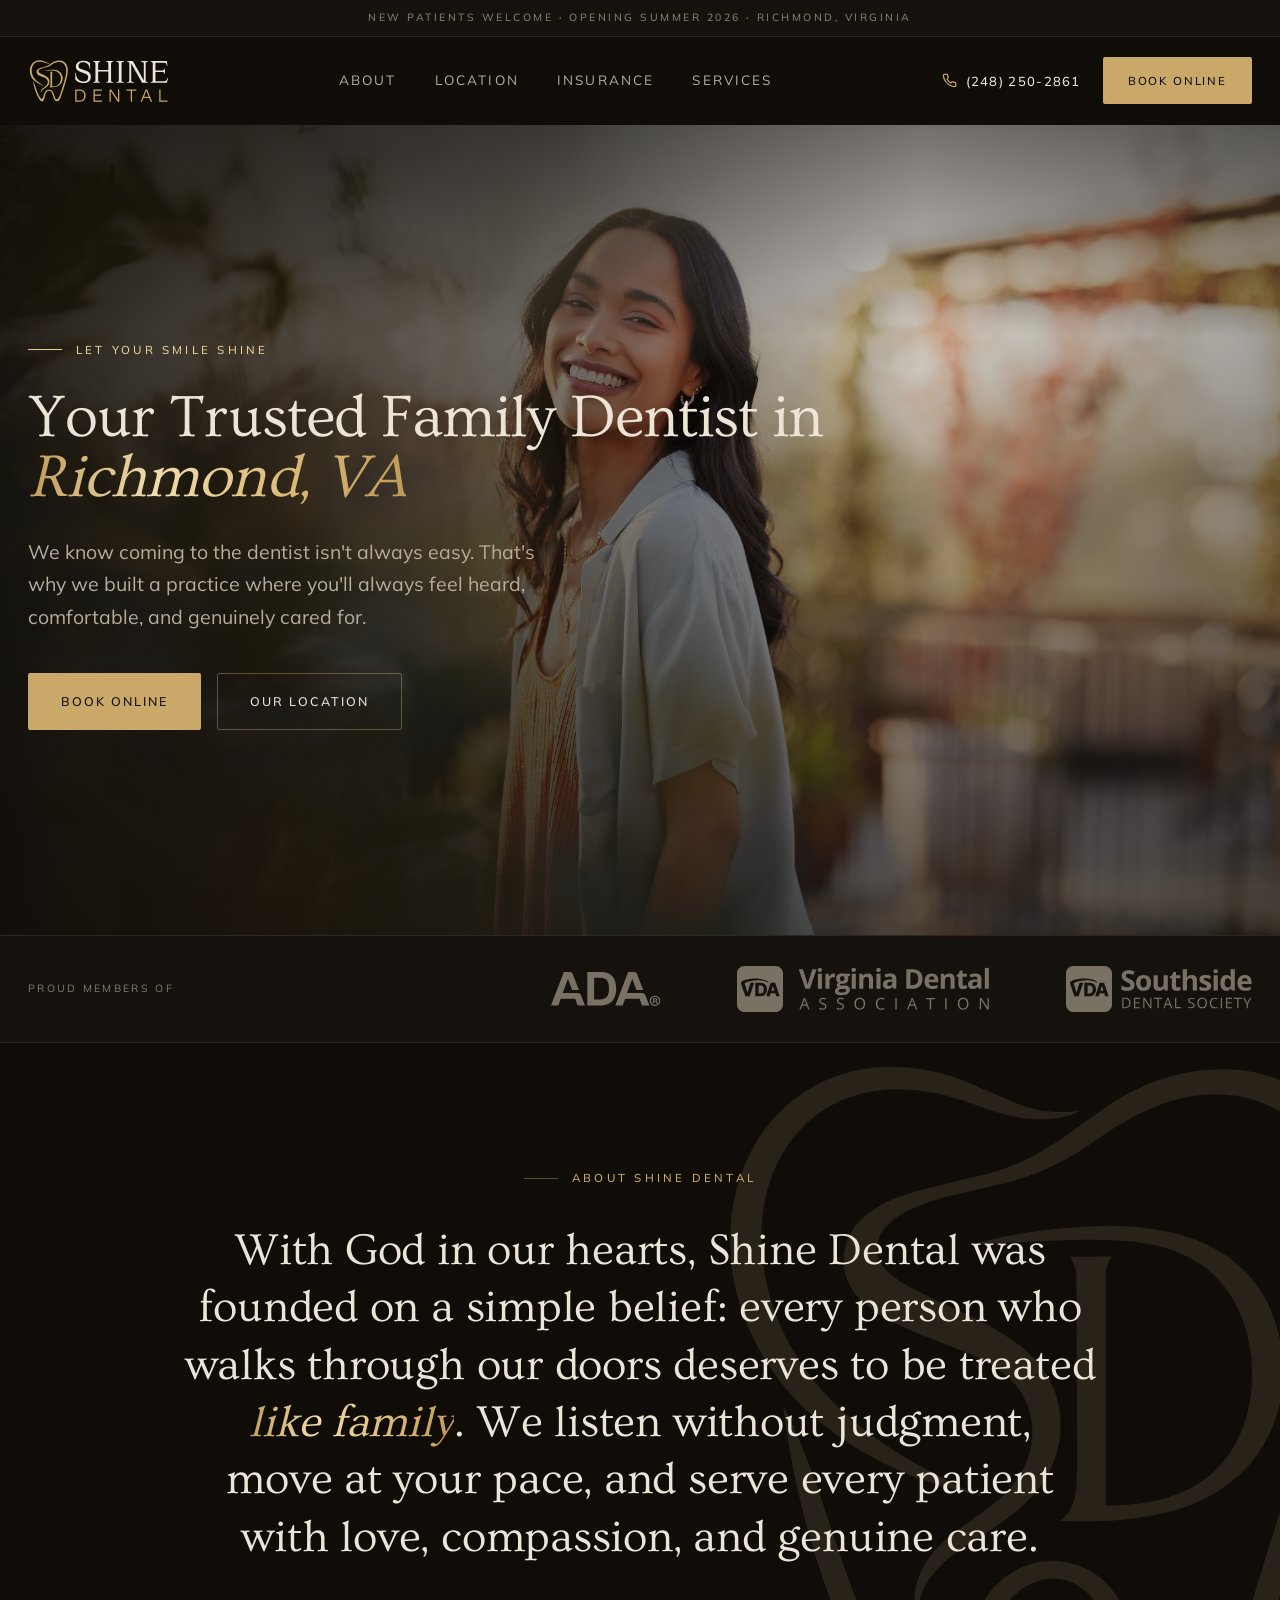
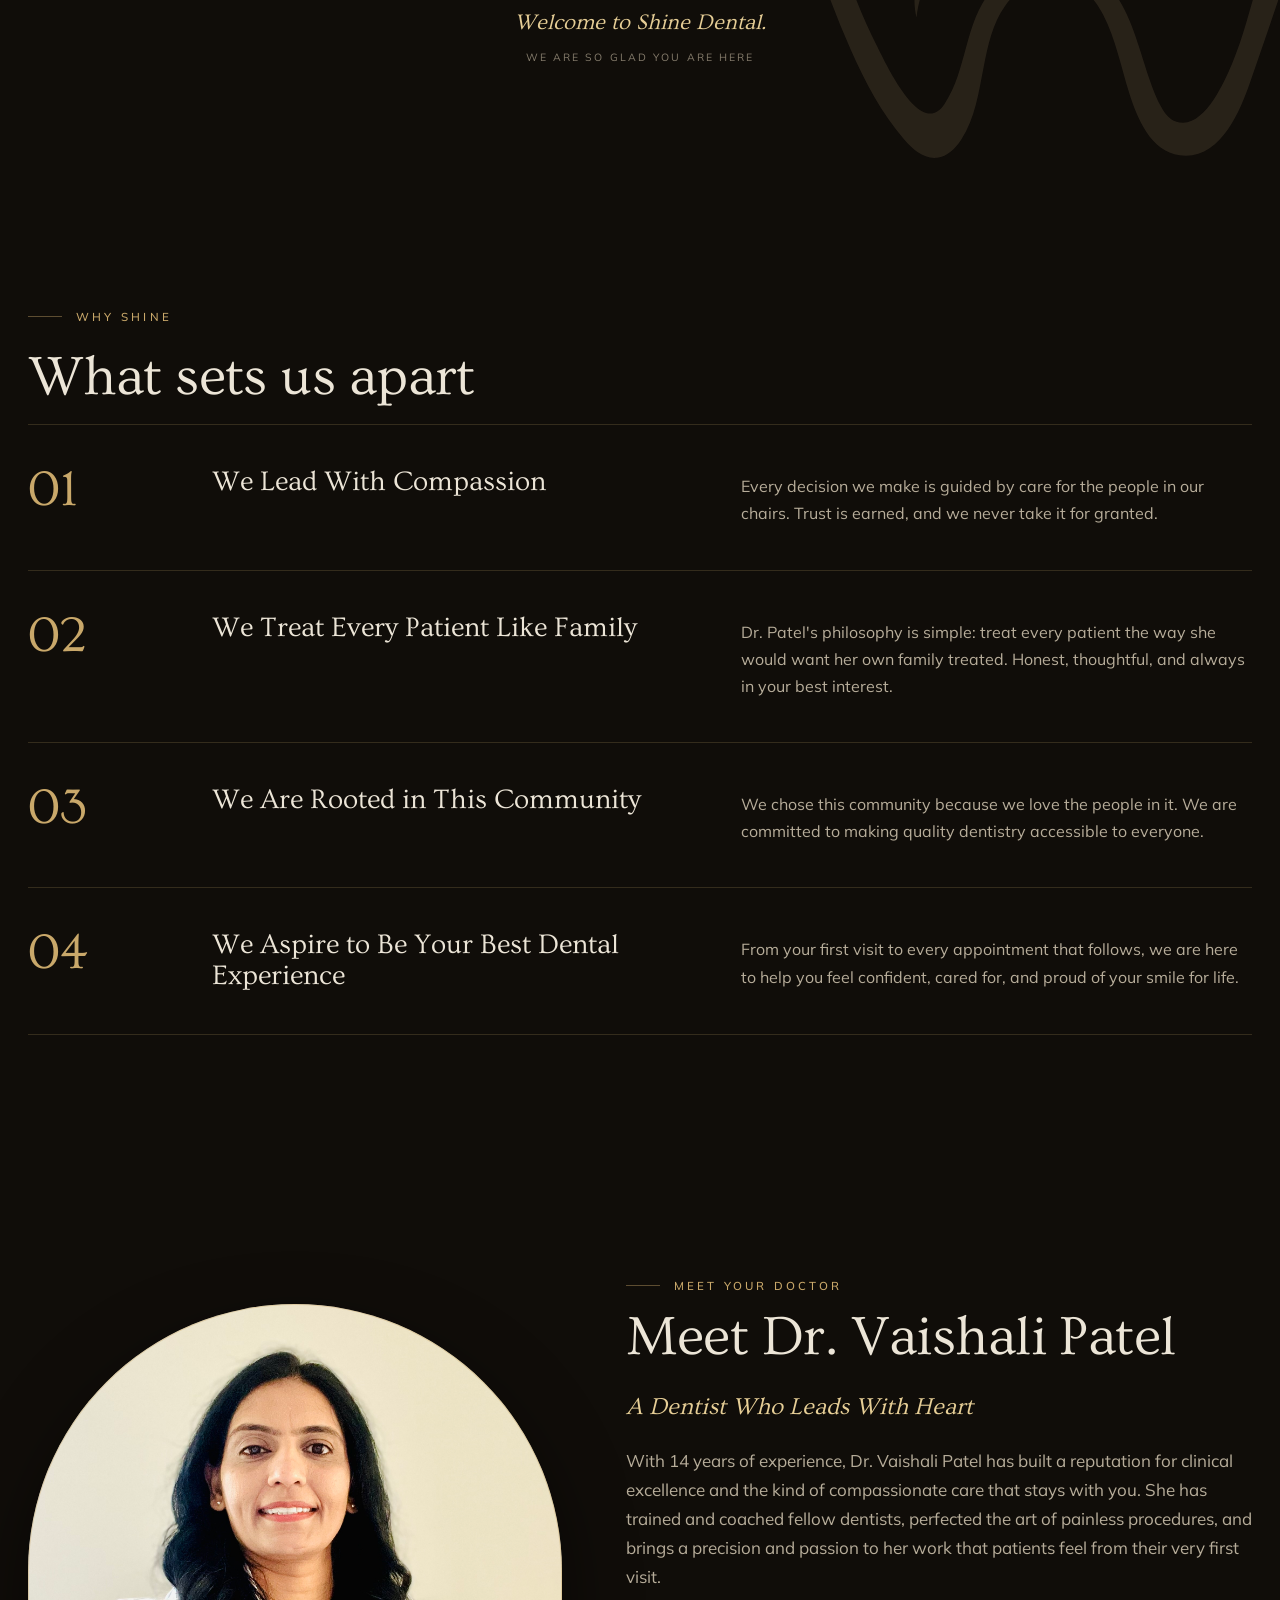
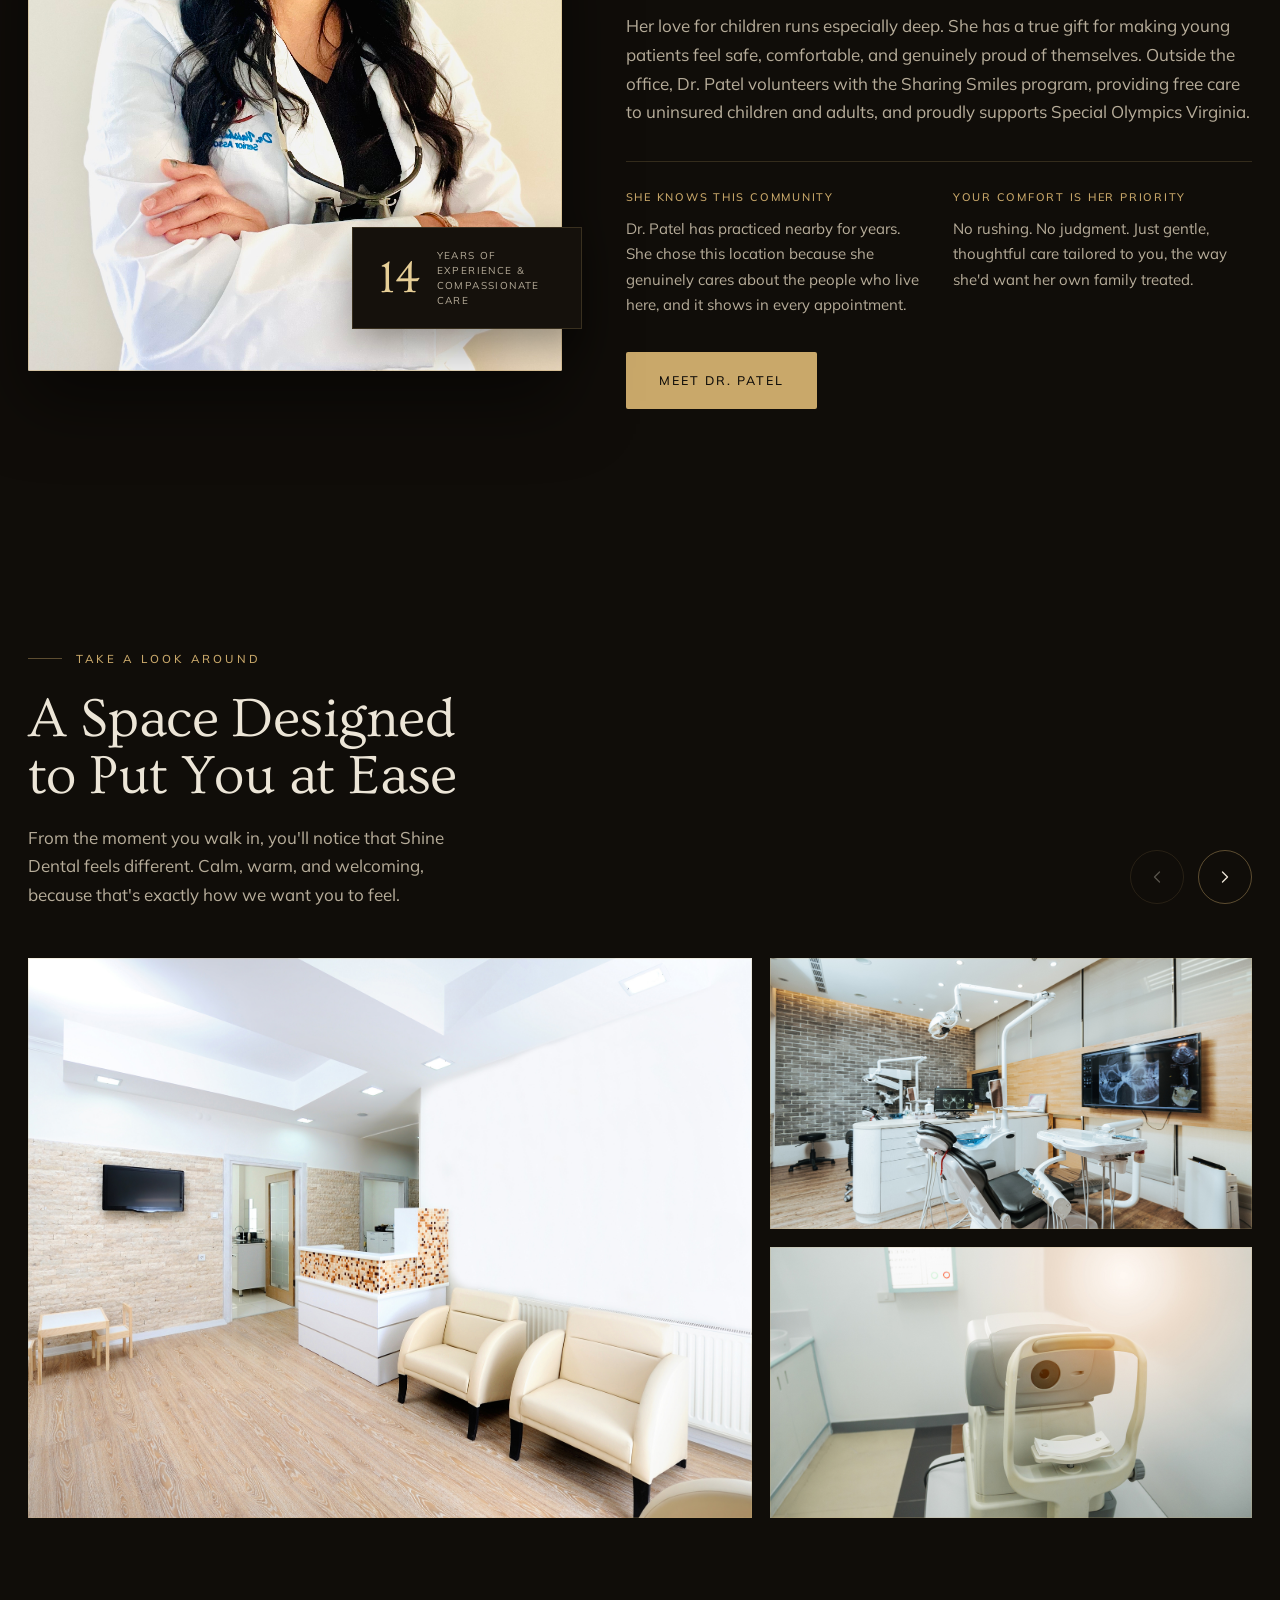
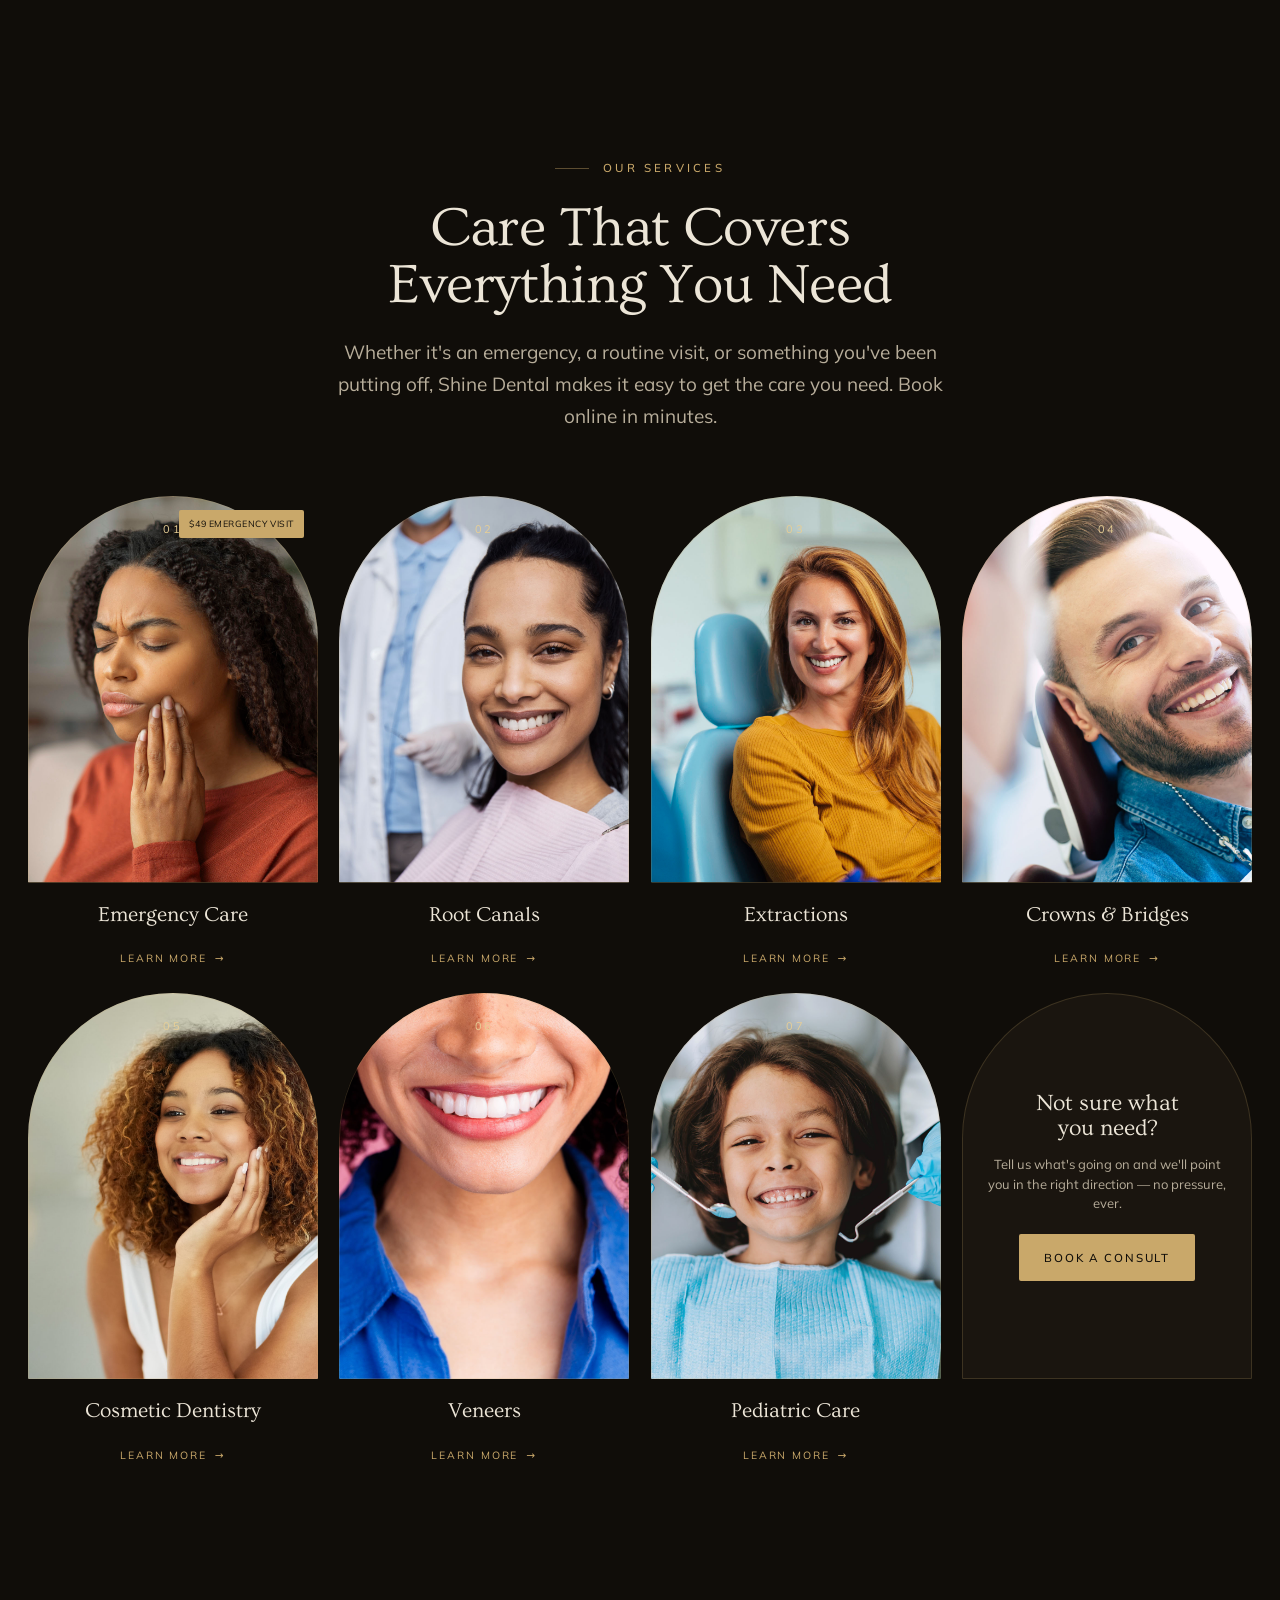
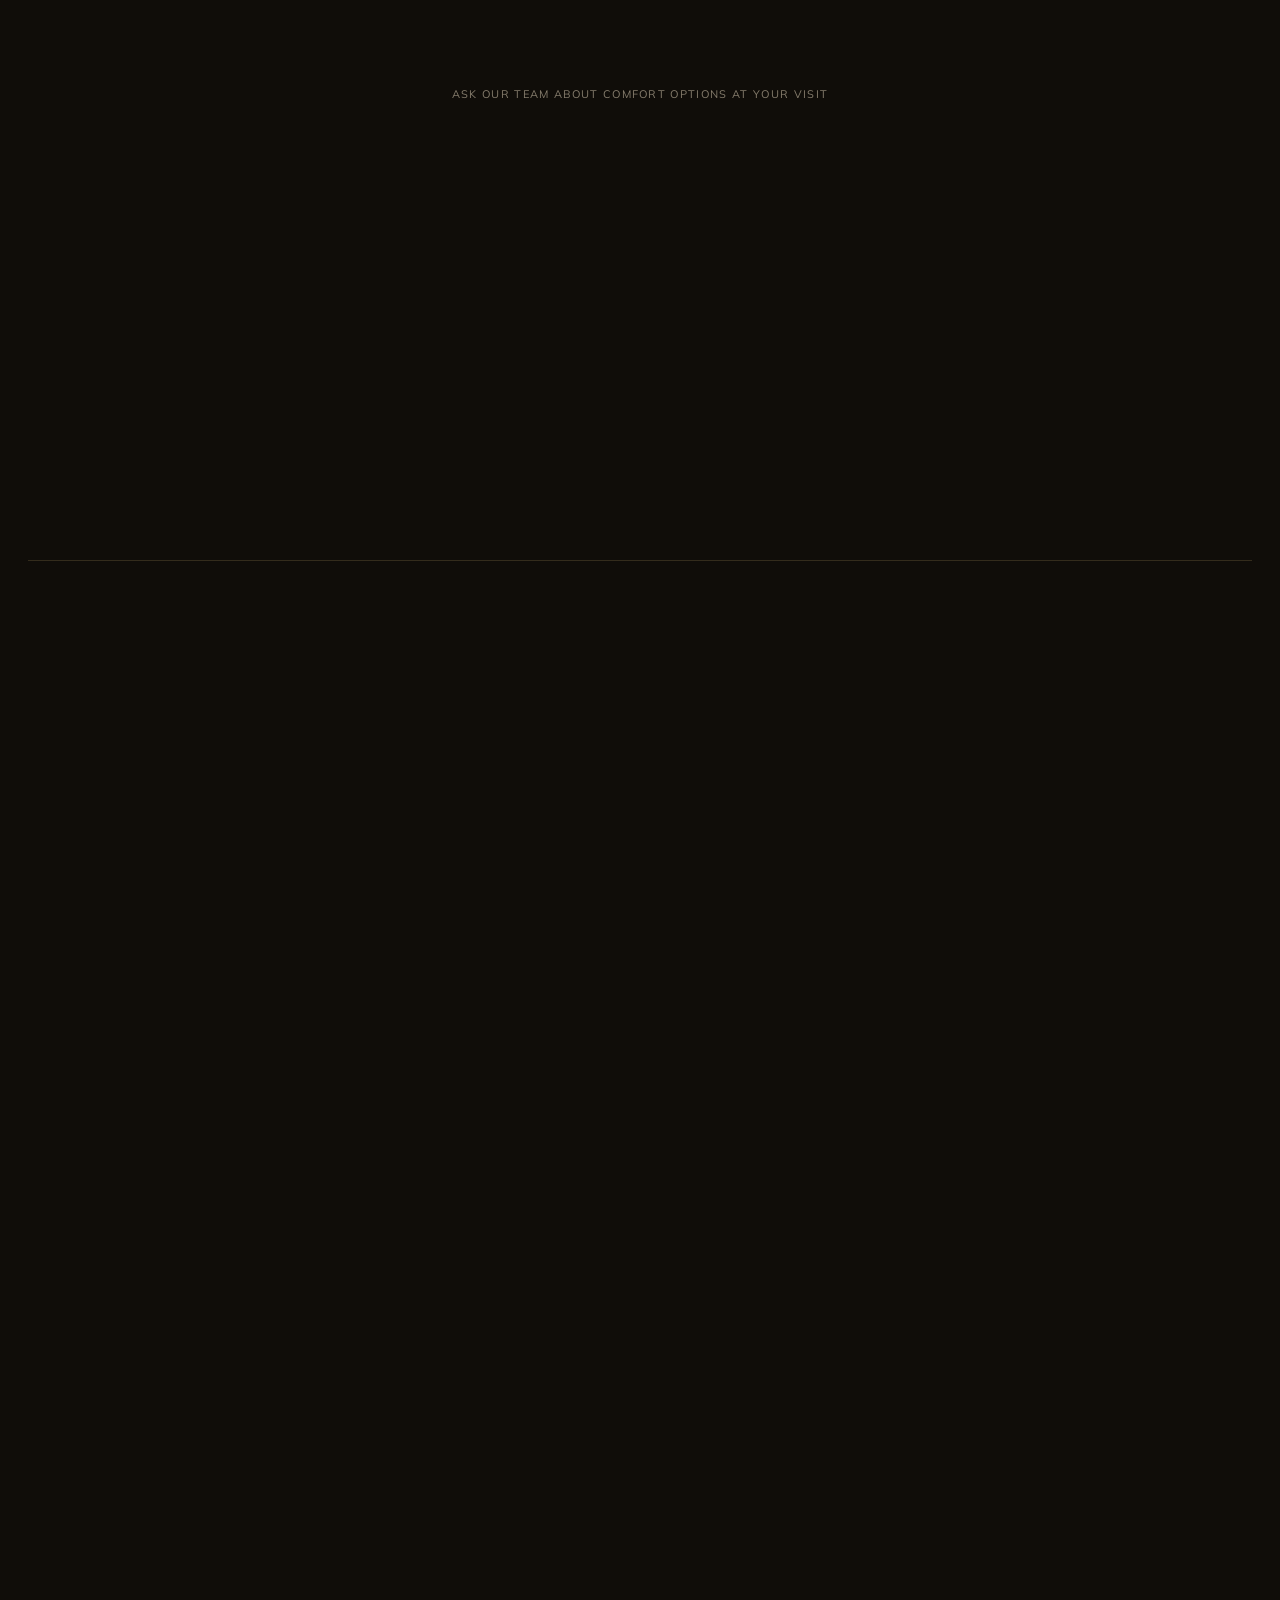
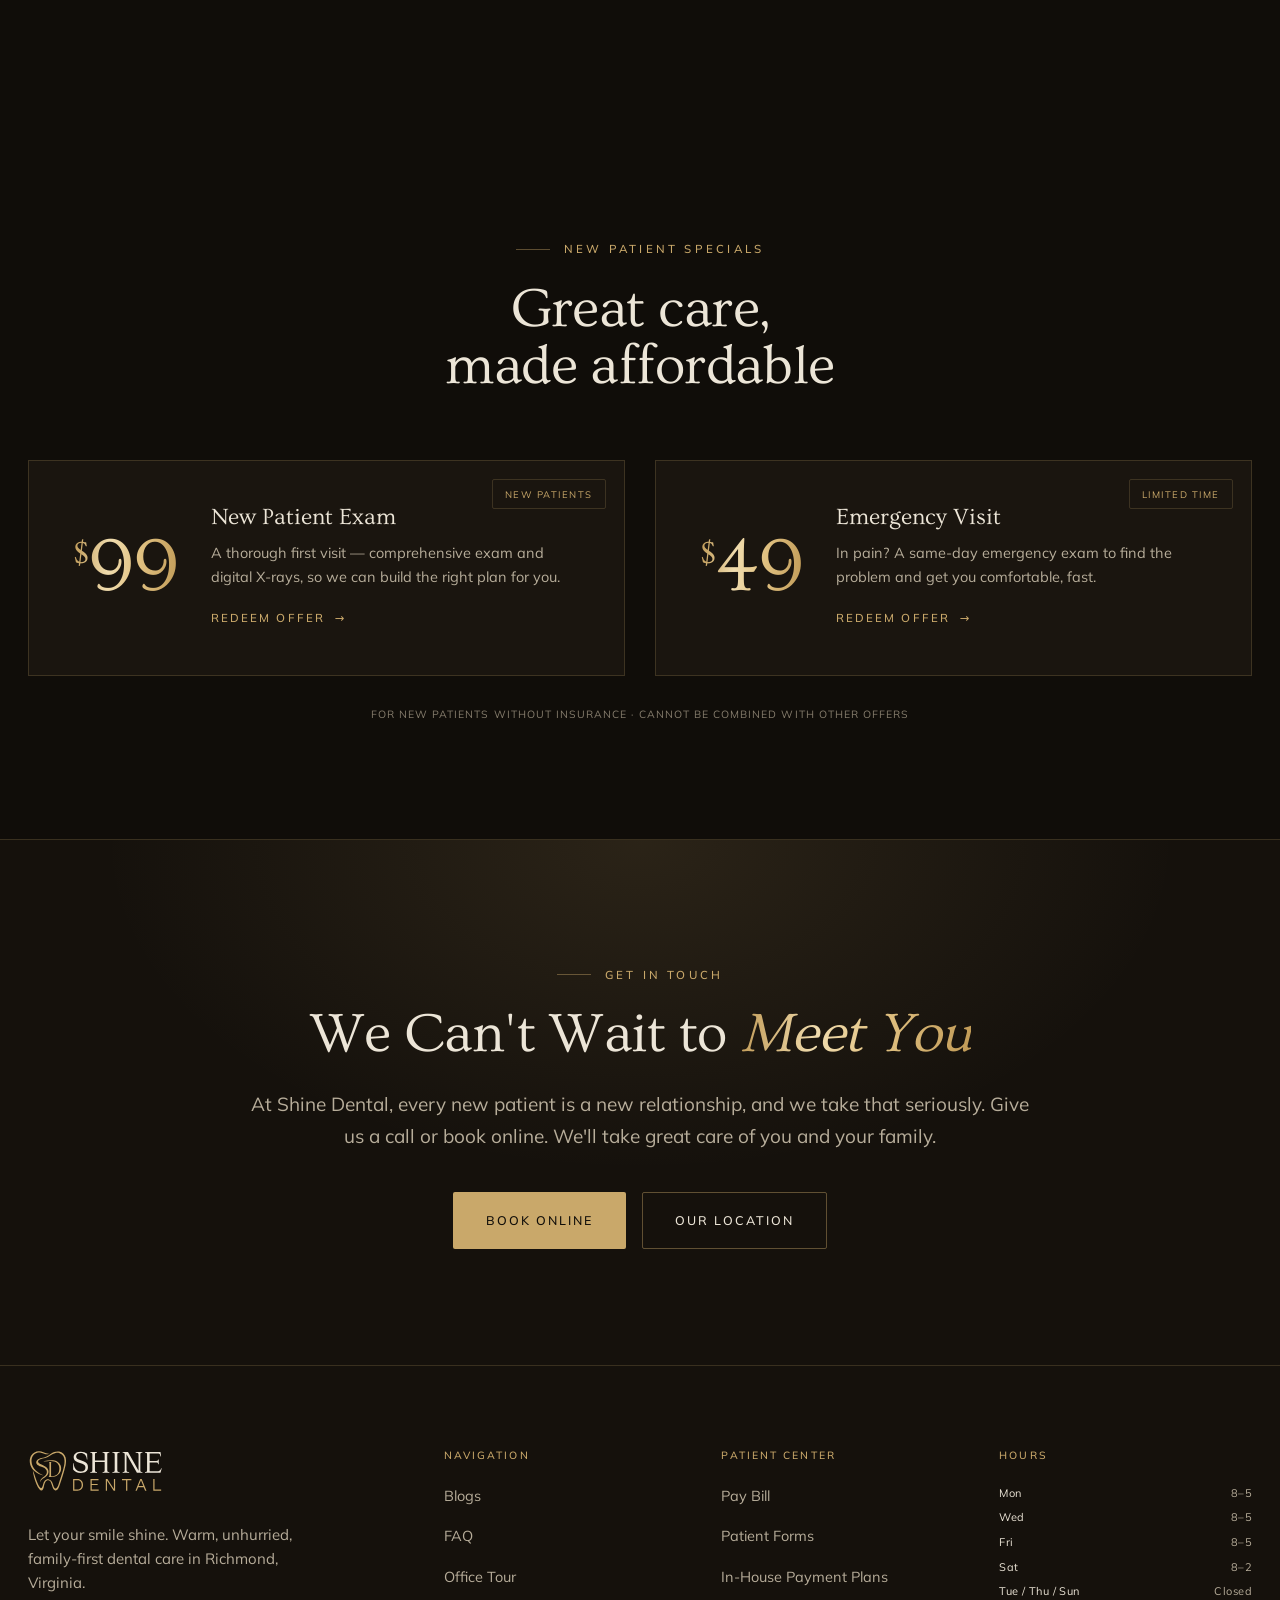
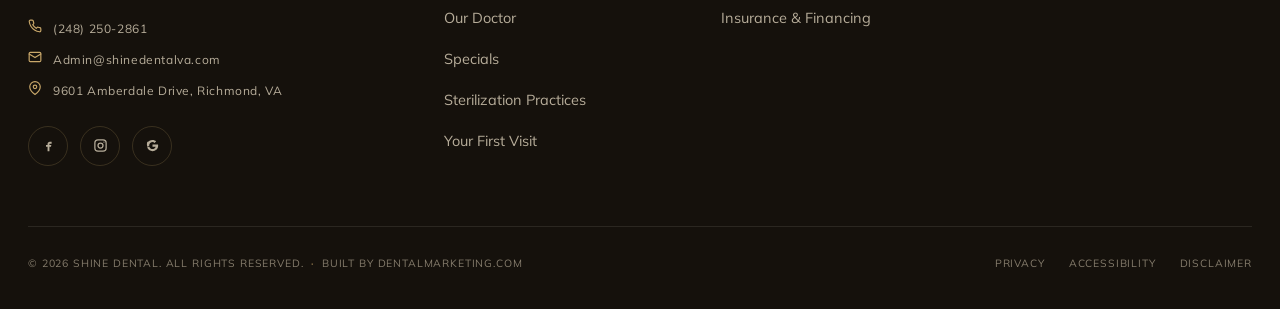
==== commit 6ed912ff: "Add files via upload" ====
--- a/index-full.html
+++ b/index-full.html
@@ -455,5 +455,6 @@
 <script>window.__SHINE_FORCE_HERO='full';</script>
 <script src="assoc-logos.js"></script>
 <script src="app-v3.js"></script>
+<script>document.body.setAttribute('data-hero','full');</script>
 </body>
 </html>
